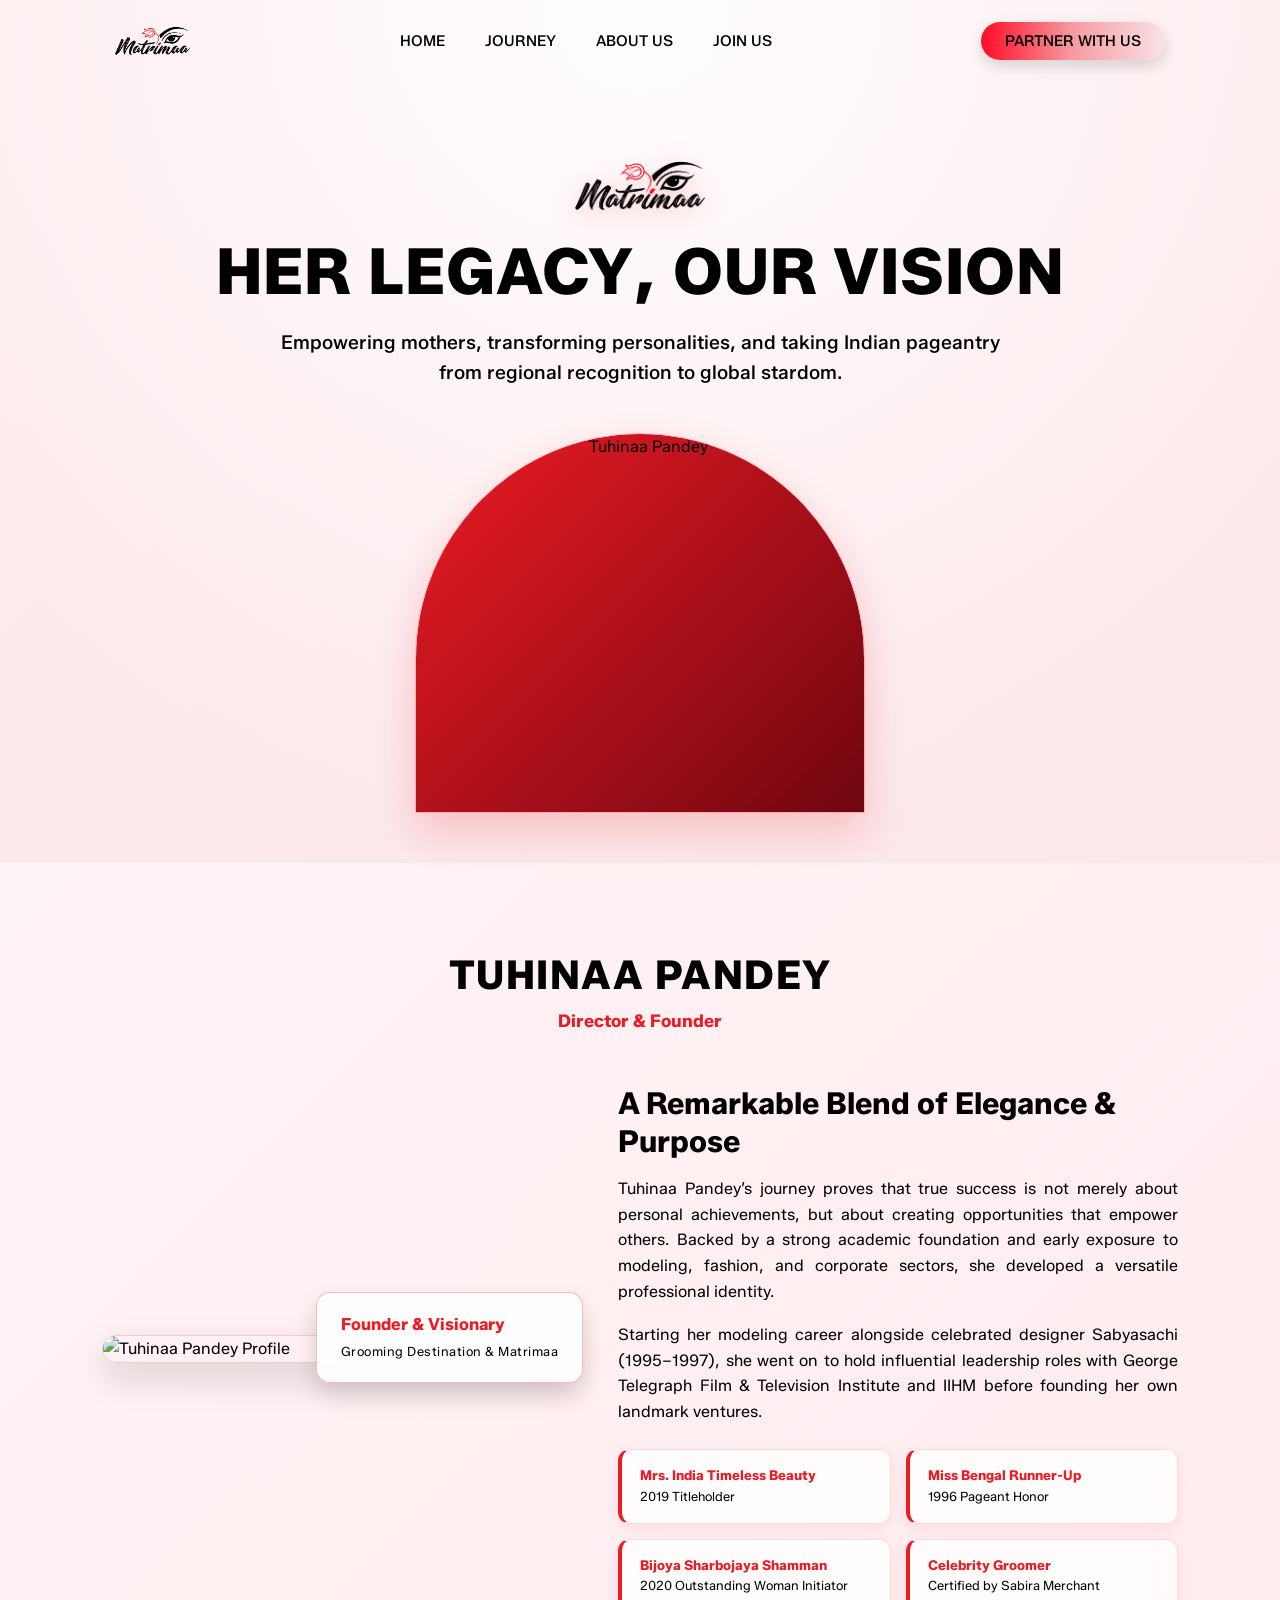
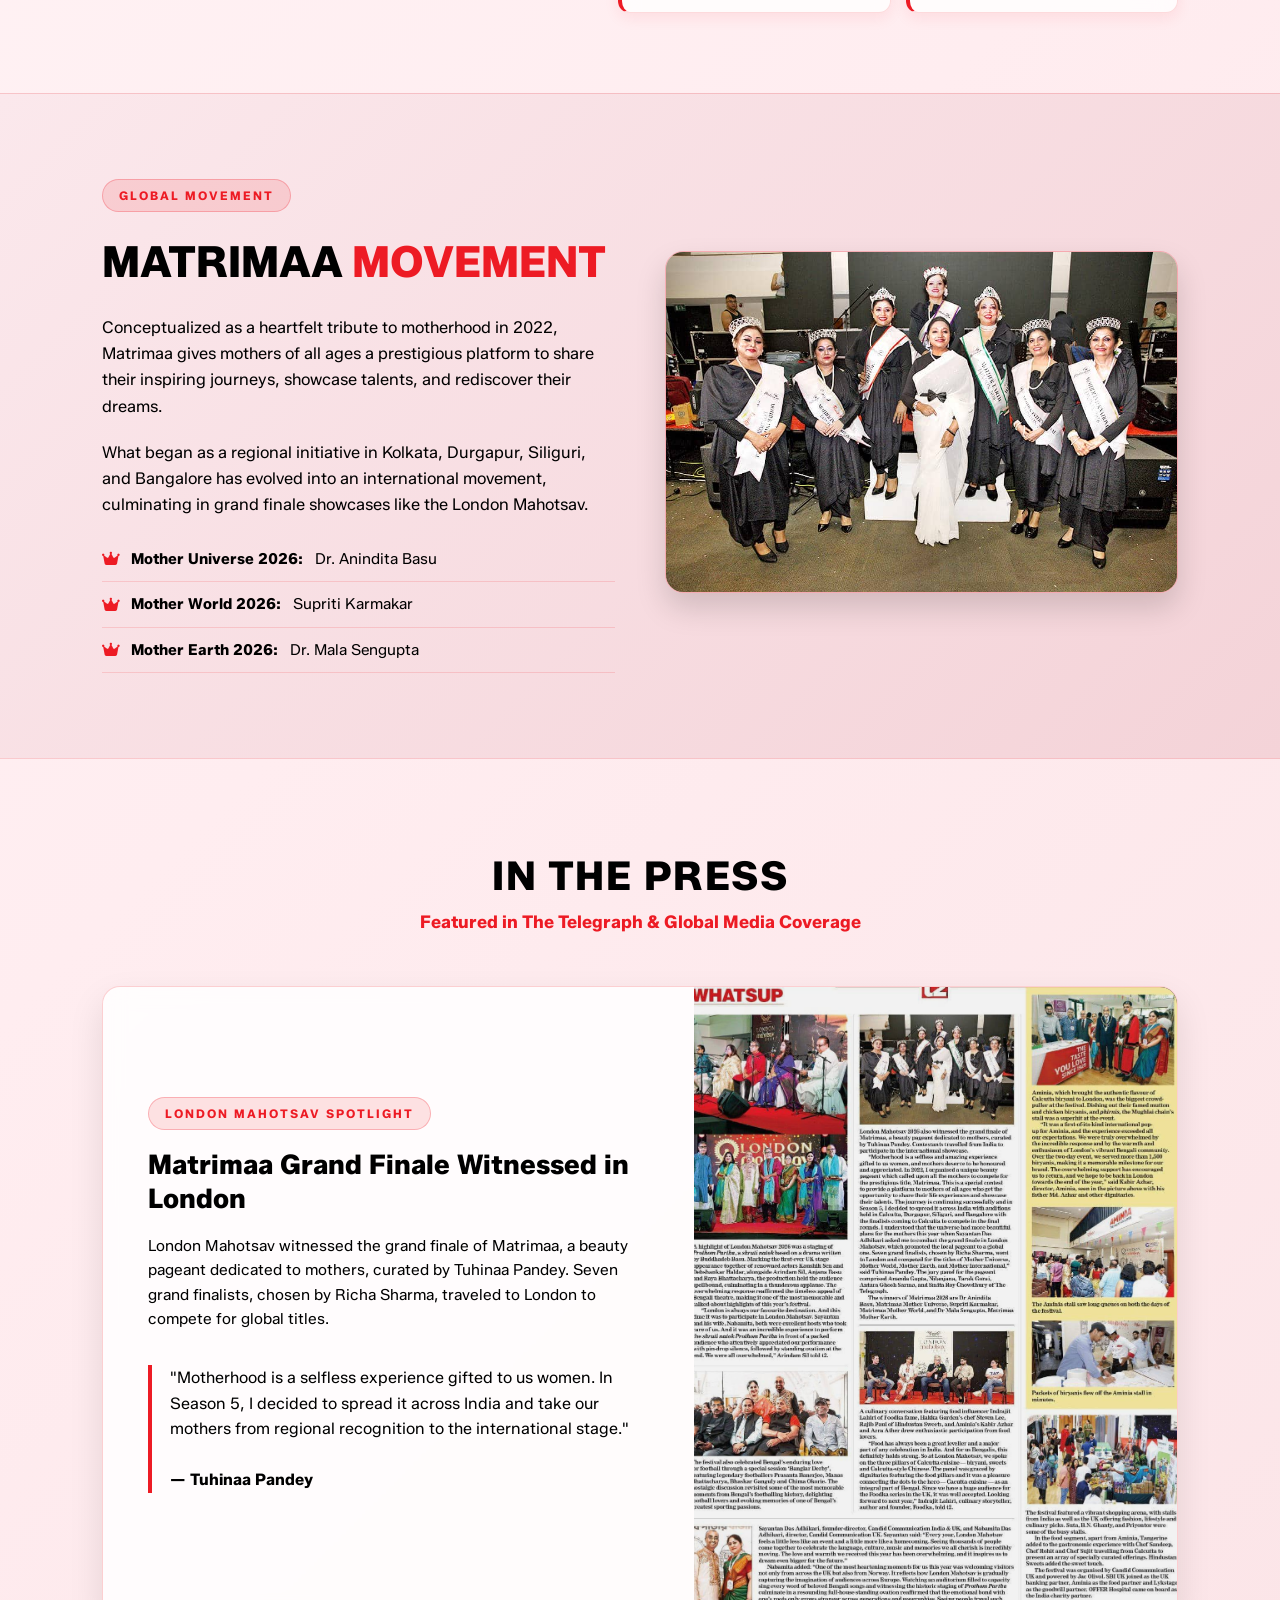
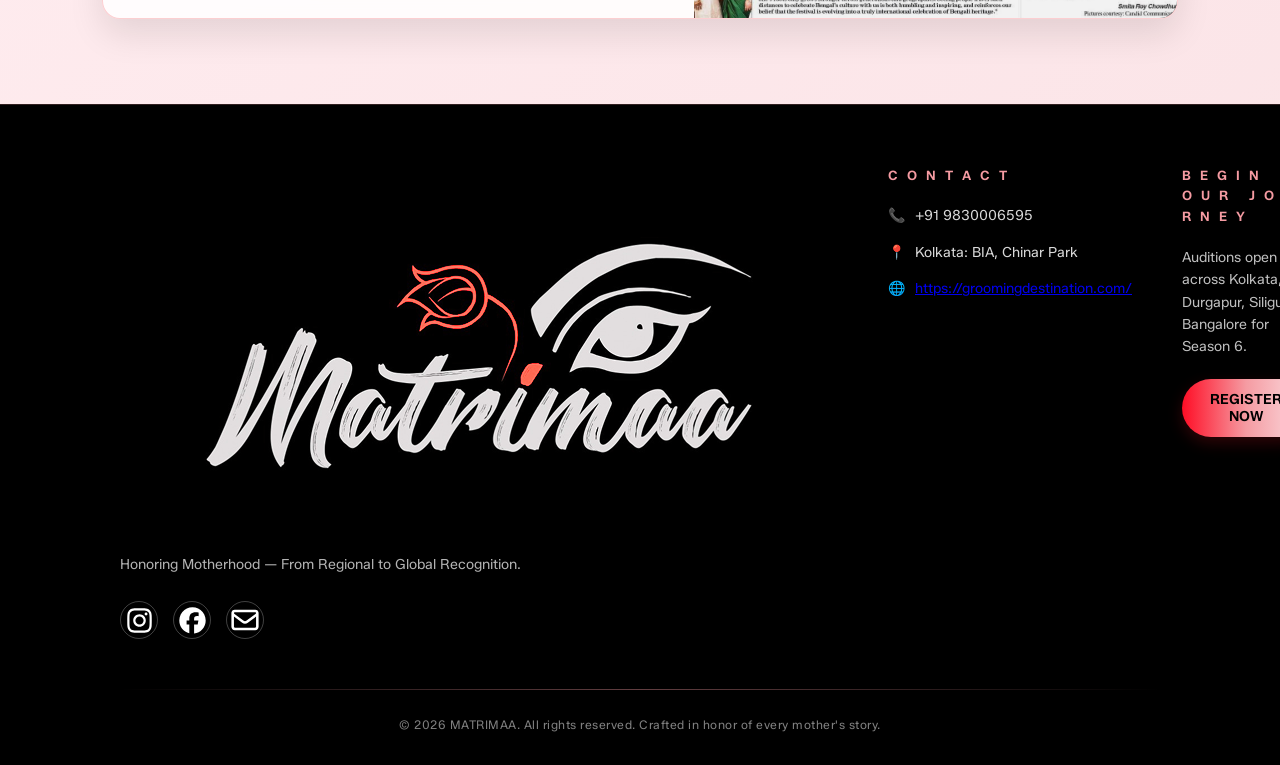
==== frontend/about.html @ 8369f8d2 "added media.html,journey.html,about.html" ====
<!DOCTYPE html>
<html lang="en">
<head>
    <meta charset="UTF-8">
    <meta name="viewport" content="width=device-width, initial-scale=1.0">
    <title>About Us | Matrimaa & Tuhinaa Pandey</title>

    <!-- Google Fonts & FontAwesome -->
    <link rel="preconnect" href="https://fonts.googleapis.com">
    <link rel="preconnect" href="https://fonts.gstatic.com" crossorigin>
    <link href="https://fonts.googleapis.com/css2?family=Zalando+Sans:ital,wght@0,200..900;1,200..900&display=swap" rel="stylesheet">
    <link rel="stylesheet" href="https://cdnjs.cloudflare.com/ajax/libs/font-awesome/6.4.0/css/all.min.css">

    <!-- Stylesheet -->
    <link rel="stylesheet" href="about.css">
</head>

<body>

    <!-- =====================================================
         SHARED NAVBAR
    ====================================================== -->

    <div id="main-bg">

        <div id="navbar">

            <img src="matrimaa-logo.png" alt="Matrimaa Logo">

            <div id="nav-buttons">

                <button onclick="window.location.href='index.html'">
                    HOME
                </button>

                <button onclick="window.location.href='journey.html'">
                    JOURNEY
                </button>

                <button onclick="window.location.href='about.html'">
                    ABOUT US
                </button>

                <button>
                    JOIN US
                </button>

            </div>

            <div class="spl-btn">
                <button>
                    PARTNER WITH US
                </button>
            </div>

        </div>


        <!-- =====================================================
             HERO SECTION
        ====================================================== -->

        <section class="hero">

            <div class="hero-logo-container reveal">

                <img
                    src="matrimaa-logo.png"
                    alt="Matrimaa Logo"
                    class="matrimaa-logo"
                >

            </div>


            <h1 class="hero-title reveal">
                HER LEGACY, OUR VISION
            </h1>


            <p class="hero-description reveal">
                Empowering mothers, transforming personalities, and taking
                Indian pageantry from regional recognition to global stardom.
            </p>


            <div class="hero-arch-container reveal floating-element">

                <div class="arch-backdrop"></div>

                <img
                    src="C:\Users\kumar\Downloads\MATRIMAA\frontend\matrimaa about1.png"
                    alt="Tuhinaa Pandey"
                    class="hero-profile-img"
                >

            </div>

        </section>


        <!-- =====================================================
             FOUNDER BIO & ACHIEVEMENTS
        ====================================================== -->

        <section class="founder-section">

            <div class="section-header reveal">

                <h2>
                    TUHINAA PANDEY
                </h2>

                <p>
                    Director &amp; Founder
                </p>

            </div>


            <div class="profile-grid">

                <div class="profile-card-stack reveal">

                    <img
                        src="C:\Users\kumar\Downloads\MATRIMAA\frontend\matrimaa about2.png"
                        alt="Tuhinaa Pandey Profile"
                        class="profile-img-main"
                    >

                    <div class="profile-badge">

                        <span class="title">
                            Founder &amp; Visionary
                        </span>

                        <span class="subtitle">
                            Grooming Destination &amp; Matrimaa
                        </span>

                    </div>

                </div>


                <div class="profile-bio reveal">

                    <h3>
                        A Remarkable Blend of Elegance &amp; Purpose
                    </h3>

                    <p>
                        Tuhinaa Pandey’s journey proves that true success is
                        not merely about personal achievements, but about
                        creating opportunities that empower others. Backed by
                        a strong academic foundation and early exposure to
                        modeling, fashion, and corporate sectors, she
                        developed a versatile professional identity.
                    </p>

                    <p>
                        Starting her modeling career alongside celebrated
                        designer Sabyasachi (1995–1997), she went on to hold
                        influential leadership roles with George Telegraph
                        Film &amp; Television Institute and IIHM before
                        founding her own landmark ventures.
                    </p>


                    <div class="achievements-grid">

                        <div class="achievement-pill">

                            <h4>
                                Mrs. India Timeless Beauty
                            </h4>

                            <p>
                                2019 Titleholder
                            </p>

                        </div>


                        <div class="achievement-pill">

                            <h4>
                                Miss Bengal Runner-Up
                            </h4>

                            <p>
                                1996 Pageant Honor
                            </p>

                        </div>


                        <div class="achievement-pill">

                            <h4>
                                Bijoya Sharbojaya Shamman
                            </h4>

                            <p>
                                2020 Outstanding Woman Initiator
                            </p>

                        </div>


                        <div class="achievement-pill">

                            <h4>
                                Celebrity Groomer
                            </h4>

                            <p>
                                Certified by Sabira Merchant
                            </p>

                        </div>

                    </div>

                </div>

            </div>

        </section>


        <!-- =====================================================
             MATRIMAA MOVEMENT SECTION
        ====================================================== -->

        <section class="matrimaa-section">

            <div class="matrimaa-container">

                <div class="matrimaa-content reveal">

                    <span class="accent-badge">
                        GLOBAL MOVEMENT
                    </span>

                    <h2>
                        MATRIMAA <span>MOVEMENT</span>
                    </h2>

                    <p>
                        Conceptualized as a heartfelt tribute to motherhood
                        in 2022, Matrimaa gives mothers of all ages a
                        prestigious platform to share their inspiring
                        journeys, showcase talents, and rediscover their
                        dreams.
                    </p>

                    <p>
                        What began as a regional initiative in Kolkata,
                        Durgapur, Siliguri, and Bangalore has evolved into an
                        international movement, culminating in grand finale
                        showcases like the London Mahotsav.
                    </p>


                    <ul class="titles-winner-list">

                        <li>
                            <i class="fa-solid fa-crown"></i>

                            <strong>
                                Mother Universe 2026:
                            </strong>

                            Dr. Anindita Basu
                        </li>

                        <li>
                            <i class="fa-solid fa-crown"></i>

                            <strong>
                                Mother World 2026:
                            </strong>

                            Supriti Karmakar
                        </li>

                        <li>
                            <i class="fa-solid fa-crown"></i>

                            <strong>
                                Mother Earth 2026:
                            </strong>

                            Dr. Mala Sengupta
                        </li>

                    </ul>

                </div>


                <div class="profile-card-stack reveal">

                    <img
                        src="matrimaa website.jpg"
                        alt="Matrimaa Concept Design"
                        class="matrimaa-design-img"
                    >

                </div>

            </div>

        </section>


        <!-- =====================================================
             PRESS COVERAGE
        ====================================================== -->

        <section class="press-section">

            <div class="section-header reveal">

                <h2>
                    IN THE PRESS
                </h2>

                <p>
                    Featured in The Telegraph &amp; Global Media Coverage
                </p>

            </div>


            <div class="press-card reveal">

                <div class="press-content">

                    <span class="press-tag">
                        London Mahotsav Spotlight
                    </span>

                    <h3 class="press-title">
                        Matrimaa Grand Finale Witnessed in London
                    </h3>

                    <p class="press-body">
                        London Mahotsav witnessed the grand finale of Matrimaa,
                        a beauty pageant dedicated to mothers, curated by
                        Tuhinaa Pandey. Seven grand finalists, chosen by Richa
                        Sharma, traveled to London to compete for global titles.
                    </p>


                    <div class="press-quote">

                        "Motherhood is a selfless experience gifted to us
                        women. In Season 5, I decided to spread it across
                        India and take our mothers from regional recognition
                        to the international stage."

                        <br>
                        <br>

                        <strong>
                            — Tuhinaa Pandey
                        </strong>

                    </div>

                </div>


                <!-- TELEGRAPH IMAGE -->

                <div class="press-image-container">

                    <img
                        src="matrimaa website2.jpg"
                        alt="Telegraph News Coverage"
                        id="telegraphImage"
                        class="telegraph-clickable"
                    >

                </div>

            </div>

        </section>


        <!-- =====================================================
             TELEGRAPH IMAGE LIGHTBOX
        ====================================================== -->

        <div
            id="imageLightbox"
            class="image-lightbox"
            aria-hidden="true"
        >

            <button
                class="lightbox-close"
                id="lightboxClose"
                aria-label="Close image"
            >
                &times;
            </button>

            <img
                id="lightboxImage"
                src=""
                alt="Enlarged Telegraph News Coverage"
            >

        </div>


        <!-- =====================================================
             FOOTER
        ====================================================== -->

       <!-- FOOTER SECTION -->
    <footer id="footer-section">
        <div class="footer-container">
          <div class="footer-col brand-col">
            <div class="footer-logo">
              <img src="matrimaaLogoInverted.png" alt="matrimaa logo" />
            </div>
            <p class="footer-tagline">
              Honoring Motherhood — From Regional to Global Recognition.
            </p>
  
            <div class="social-links">
              <a href="#" aria-label="Instagram">
                <svg
                  xmlns="http://www.w3.org/2000/svg"
                  viewBox="0 0 640 640"
                  width="35"
                  height="35"
                  fill="currentColor"
                >
                  <path
                    d="M320.3 205C256.8 204.8 205.2 256.2 205 319.7C204.8 383.2 256.2 434.8 319.7 435C383.2 435.2 434.8 383.8 435 320.3C435.2 256.8 383.8 205.2 320.3 205zM319.7 245.4C360.9 245.2 394.4 278.5 394.6 319.7C394.8 360.9 361.5 394.4 320.3 394.6C279.1 394.8 245.6 361.5 245.4 320.3C245.2 279.1 278.5 245.6 319.7 245.4zM413.1 200.3C413.1 185.5 425.1 173.5 439.9 173.5C454.7 173.5 466.7 185.5 466.7 200.3C466.7 215.1 454.7 227.1 439.9 227.1C425.1 227.1 413.1 215.1 413.1 200.3zM542.8 227.5C541.1 191.6 532.9 159.8 506.6 133.6C480.4 107.4 448.6 99.2 412.7 97.4C375.7 95.3 264.8 95.3 227.8 97.4C192 99.1 160.2 107.3 133.9 133.5C107.6 159.7 99.5 191.5 97.7 227.4C95.6 264.4 95.6 375.3 97.7 412.3C99.4 448.2 107.6 480 133.9 506.2C160.2 532.4 191.9 540.6 227.8 542.4C264.8 544.5 375.7 544.5 412.7 542.4C448.6 540.7 480.4 532.5 506.6 506.2C532.8 480 541 448.2 542.8 412.3C544.9 375.3 544.9 264.5 542.8 227.5zM495 452C487.2 471.6 472.1 486.7 452.4 494.6C422.9 506.3 352.9 503.6 320.3 503.6C287.7 503.6 217.6 506.2 188.2 494.6C168.6 486.8 153.5 471.7 145.6 452C133.9 422.5 136.6 352.5 136.6 319.9C136.6 287.3 134 217.2 145.6 187.8C153.4 168.2 168.5 153.1 188.2 145.2C217.7 133.5 287.7 136.2 320.3 136.2C352.9 136.2 423 133.6 452.4 145.2C472 153 487.1 168.1 495 187.8C506.7 217.3 504 287.3 504 319.9C504 352.5 506.7 422.6 495 452z"
                  />
                </svg>
              </a>
  
              <a href="#" aria-label="Facebook">
                <svg
                  xmlns="http://www.w3.org/2000/svg"
                  viewBox="0 0 640 640"
                  width="33"
                  height="33"
                  fill="currentColor"
                >
                  <path
                    d="M576 320C576 178.6 461.4 64 320 64C178.6 64 64 178.6 64 320C64 440 146.7 540.8 258.2 568.5L258.2 398.2L205.4 398.2L205.4 320L258.2 320L258.2 286.3C258.2 199.2 297.6 158.8 383.2 158.8C399.4 158.8 427.4 162 438.9 165.2L438.9 236C432.9 235.4 422.4 235 409.3 235C367.3 235 351.1 250.9 351.1 292.2L351.1 320L434.7 320L420.3 398.2L351 398.2L351 574.1C477.8 558.8 576 450.9 576 320z"
                  />
                </svg>
              </a>
  
              <a href="#" aria-label="mail">
                <svg
                  xmlns="http://www.w3.org/2000/svg"
                  viewBox="0 0 640 640"
                  width="34"
                  height="34"
                  fill="currentColor"
                >
                  <path
                    d="M125.4 128C91.5 128 64 155.5 64 189.4C64 190.3 64 191.1 64.1 192L64 192L64 448C64 483.3 92.7 512 128 512L512 512C547.3 512 576 483.3 576 448L576 192L575.9 192C575.9 191.1 576 190.3 576 189.4C576 155.5 548.5 128 514.6 128L125.4 128zM528 256.3L528 448C528 456.8 520.8 464 512 464L128 464C119.2 464 112 456.8 112 448L112 256.3L266.8 373.7C298.2 397.6 341.7 397.6 373.2 373.7L528 256.3zM112 189.4C112 182 118 176 125.4 176L514.6 176C522 176 528 182 528 189.4C528 193.6 526 197.6 522.7 200.1L344.2 335.5C329.9 346.3 310.1 346.3 295.8 335.5L117.3 200.1C114 197.6 112 193.6 112 189.4z"
                  />
                </svg>
              </a>
            </div>
          </div>
  
          <div class="footer-col contact-col">
            <h4>C O N T A C T</h4>
            <ul class="contact-list">
              <li><span class="icon">📞</span> +91 9830006595</li>
              <li><span class="icon">📍</span> Kolkata: BIA, Chinar Park</li>
              <li>
                <span class="icon">🌐</span>
                <a
                  href="https://groomingdestination.com/"
                  target="_blank"
                  rel="noopener noreferrer"
                >
                  https://groomingdestination.com/
                </a>
              </li>
            </ul>
          </div>
  
          <div class="footer-col cta-col">
            <h4>B E G I N &nbsp; Y O U R &nbsp; J O U R N E Y</h4>
            <p>
              Auditions open across Kolkata, Durgapur, Siliguri &amp; Bangalore
              for Season 6.
            </p>
            <a href="join-us.html">
              <button type="button" class="footer-btn">REGISTER NOW</button>
            </a>
          </div>
        </div>
  
        <div class="footer-bottom">
          <hr class="footer-divider" />
          <p>
            © 2026 MATRIMAA. All rights reserved. Crafted in honor of every
            mother's story.
          </p>
        </div>
      </footer>

    <!-- =====================================================
         SCROLL REVEAL + NAVBAR + IMAGE LIGHTBOX SCRIPT
    ====================================================== -->

    <script>

        document.addEventListener("DOMContentLoaded", function () {


            /* =================================================
               SCROLL REVEAL
            ================================================= */

            const observerOptions = {
                threshold: 0.15,
                rootMargin: "0px 0px -50px 0px"
            };


            const observer = new IntersectionObserver(
                (entries) => {

                    entries.forEach(entry => {

                        if (entry.isIntersecting) {

                            entry.target.classList.add("active");

                        }

                    });

                },
                observerOptions
            );


            document
                .querySelectorAll(".reveal")
                .forEach(el => observer.observe(el));


            /* =================================================
               NAVBAR SCROLL EFFECT
            ================================================= */

            const navbar = document.querySelector("#navbar");


            window.addEventListener("scroll", () => {

                if (window.scrollY > 20) {

                    navbar.classList.add("scrolled");

                } else {

                    navbar.classList.remove("scrolled");

                }

            });


            /* =================================================
               TELEGRAPH IMAGE LIGHTBOX
            ================================================= */

            const telegraphImage =
                document.getElementById("telegraphImage");

            const imageLightbox =
                document.getElementById("imageLightbox");

            const lightboxImage =
                document.getElementById("lightboxImage");

            const lightboxClose =
                document.getElementById("lightboxClose");


            /* Open image */

            telegraphImage.addEventListener("click", function () {

                lightboxImage.src = this.src;

                imageLightbox.classList.add("active");

                imageLightbox.setAttribute(
                    "aria-hidden",
                    "false"
                );

                document.body.classList.add("lightbox-open");

            });


            /* Close with X */

            lightboxClose.addEventListener("click", function () {

                closeLightbox();

            });


            /* Close by clicking outside image */

            imageLightbox.addEventListener("click", function (event) {

                if (event.target === imageLightbox) {

                    closeLightbox();

                }

            });


            /* Close with Escape key */

            document.addEventListener("keydown", function (event) {

                if (
                    event.key === "Escape" &&
                    imageLightbox.classList.contains("active")
                ) {

                    closeLightbox();

                }

            });


            function closeLightbox() {

                imageLightbox.classList.remove("active");

                imageLightbox.setAttribute(
                    "aria-hidden",
                    "true"
                );

                document.body.classList.remove("lightbox-open");

                setTimeout(() => {

                    lightboxImage.src = "";

                }, 300);

            }

        });

    </script>

</body>
</html>
---- frontend/about.css ----
/* =========================================================
   MATRIMAA PAGE
   BLACK + PINK LANDING PAGE THEME
========================================================= */


/* =========================================================
   RESET
========================================================= */

* {
    margin: 0;
    padding: 0;
    box-sizing: border-box;
}


html {
    width: 100%;
    scroll-behavior: smooth;
}


body {
    width: 100%;

    background: linear-gradient(
        135deg,
        #fff7f8 0%,
        #ffedf0 50%,
        #fae2e5 100%
    );

    color: #000000;

    font-family: "Zalando Sans", sans-serif;

    line-height: 1.6;

    overflow-x: hidden;
}


/* =========================================================
   NAVBAR
========================================================= */

#navbar {
    position: fixed;

    top: 0;
    left: 50%;

    transform: translateX(-50%);

    z-index: 1000;

    width: 85%;

    display: flex;

    justify-content: space-between;

    align-items: center;

    padding: 6px 18px;

    margin-top: 15px;

    border-radius: 40px;

    background-color: transparent;

    border: 1px solid transparent;

    backdrop-filter: blur(0px);

    -webkit-backdrop-filter: blur(0px);

    transition:
        background-color 0.4s ease-in-out,
        backdrop-filter 0.4s ease-in-out,
        border-color 0.4s ease-in-out,
        box-shadow 0.4s ease-in-out;
}


#navbar.scrolled {
    background-color: rgba(245, 155, 162, 0.6);

    backdrop-filter: blur(16px);

    -webkit-backdrop-filter: blur(16px);

    border: 1px solid rgba(255, 255, 255, 0.35);

    box-shadow: 0 8px 24px rgba(0, 0, 0, 0.12);
}


#navbar img {
    width: 75px;
}


#nav-buttons {
    display: flex;

    gap: 8px;
}


#nav-buttons button {
    font-family: "Zalando Sans", sans-serif;

    border: none;

    background: transparent;

    color: #000000;

    font-size: 15px;

    font-weight: 500;

    padding: 6px 16px;

    border-radius: 20px;

    cursor: pointer;

    transition: all 0.4s ease-in-out;
}


#nav-buttons button:hover {
    background-color: rgba(255, 255, 255, 0.6);

    color: #ed1b24;
}


/* =========================================================
   SPECIAL BUTTON
========================================================= */

.spl-btn button {
    border: none;

    background: linear-gradient(
        to right,
        #ff0d25 0%,
        #f59ba2 25%,
        #fae2e5 50%,
        #f59ba2 75%,
        #ff0d25 100%
    );

    background-size: 200% 100%;

    background-position: 0% 0%;

    color: #000000;

    font-size: 15px;

    font-weight: 500;

    font-family: "Zalando Sans", sans-serif;

    padding: 10px 24px;

    border-radius: 50px;

    cursor: pointer;

    box-shadow: 0 6px 15px rgba(0, 0, 0, 0.15);

    transition:
        background-position 0.6s ease-in-out,
        transform 0.4s ease-in-out,
        box-shadow 0.4s ease-in-out;
}


.spl-btn button:hover {
    background-position: 100% 0%;

    transform: scale(1.05);

    box-shadow: 0 8px 20px rgba(237, 27, 36, 0.3);
}


/* =========================================================
   REVEAL ANIMATIONS
========================================================= */

.reveal {
    opacity: 0;

    transform: translateY(30px);

    transition:
        all 0.6s cubic-bezier(0.25, 1, 0.5, 1);
}


.reveal.active {
    opacity: 1;

    transform: translateY(0);
}


@keyframes floatSlow {

    0%,
    100% {
        transform: translateY(0) rotate(0deg);
    }

    50% {
        transform: translateY(-10px) rotate(0.5deg);
    }
}


.floating-element {
    animation: floatSlow 6s ease-in-out infinite;
}


/* =========================================================
   HERO SECTION
========================================================= */

.hero {
    position: relative;

    padding: 160px 8% 50px;

    display: flex;

    flex-direction: column;

    align-items: center;

    text-align: center;

    background: radial-gradient(
        circle at center top,
        rgba(255, 255, 255, 0.9) 0%,
        rgba(250, 226, 229, 0.6) 80%
    );
}


.hero-logo-container {
    margin-bottom: 15px;
}


.matrimaa-logo {
    max-width: 130px;

    height: auto;

    object-fit: contain;

    filter: drop-shadow(
        0 4px 12px rgba(237, 27, 36, 0.25)
    );
}


.hero-tag {
    display: inline-block;

    background: rgba(237, 27, 36, 0.12);

    color: #ed1b24;

    font-size: 0.75rem;

    font-weight: 700;

    letter-spacing: 2px;

    padding: 6px 18px;

    border-radius: 20px;

    margin-bottom: 15px;

    border: 1px solid rgba(237, 27, 36, 0.25);

    text-transform: uppercase;
}


.hero-title {
    font-size: clamp(2.3rem, 5vw, 4rem);

    line-height: 1.15;

    margin-bottom: 18px;

    font-weight: 800;

    letter-spacing: 1px;

    color: #000000;
}


.hero-description {
    font-size: clamp(1rem, 2vw, 1.2rem);

    color: #000000;

    max-width: 720px;

    margin-bottom: 35px;

    font-weight: 500;
}


.hero-arch-container {
    position: relative;

    width: 100%;

    max-width: 450px;

    height: 380px;

    margin: 10px auto 0 auto;

    display: flex;

    justify-content: center;

    align-items: flex-end;

    overflow: hidden;

    border-radius: 280px 280px 0 0;

    box-shadow:
        0 18px 40px rgba(237, 27, 36, 0.2);

    border:
        1px solid rgba(237, 27, 36, 0.3);
}


.arch-backdrop {
    position: absolute;

    width: 100%;

    height: 100%;

    background:
        linear-gradient(
            135deg,
            #ed1b24 0%,
            #700610 100%
        );

    border-radius: 280px 280px 0 0;

    z-index: 1;
}


.hero-profile-img {
    position: relative;

    z-index: 2;

    width: 100%;

    height: 100%;

    object-fit: cover;

    object-position: center 20%;

    display: block;

    border-radius: 280px 280px 0 0;
}


/* =========================================================
   FOUNDER SECTION
========================================================= */

.founder-section {
    padding: 80px 8%;

    max-width: 1300px;

    margin: 0 auto;
}


.section-header {
    text-align: center;

    margin-bottom: 50px;
}


.section-header h2 {
    font-size: 2.5rem;

    letter-spacing: 1.5px;

    font-weight: 800;

    color: #000000;
}


.section-header p {
    color: #ed1b24;

    font-size: 1.1rem;

    font-weight: 700;
}


.profile-grid {
    display: grid;

    grid-template-columns: 1fr 1.2fr;

    gap: 50px;

    align-items: center;
}


.profile-card-stack {
    position: relative;
}


.profile-img-main {
    width: 100%;

    border-radius: 18px;

    box-shadow:
        0 15px 35px rgba(0, 0, 0, 0.15);

    display: block;

    border:
        1px solid rgba(237, 27, 36, 0.2);
}


.profile-badge {
    position: absolute;

    bottom: -20px;

    right: -15px;

    background: rgba(255, 255, 255, 0.92);

    backdrop-filter: blur(10px);

    -webkit-backdrop-filter: blur(10px);

    color: #000000;

    padding: 18px 24px;

    border-radius: 14px;

    box-shadow:
        0 12px 25px rgba(0, 0, 0, 0.15);

    border:
        1px solid rgba(237, 27, 36, 0.3);
}


.profile-badge .title {
    font-size: 1.05rem;

    color: #ed1b24;

    font-weight: 700;

    display: block;
}


.profile-badge .subtitle {
    font-size: 0.8rem;

    letter-spacing: 0.5px;

    color: #000000;
}


.profile-bio h3 {
    font-size: 1.9rem;

    margin-bottom: 15px;

    line-height: 1.25;

    color: #000000;
}


.profile-bio p {
    color: #000000;

    margin-bottom: 18px;

    font-size: 1rem;

    text-align: justify;
}


/* =========================================================
   ACHIEVEMENTS
========================================================= */

.achievements-grid {
    display: grid;

    grid-template-columns:
        repeat(auto-fit, minmax(210px, 1fr));

    gap: 15px;

    margin-top: 25px;
}


.achievement-pill {
    background: rgba(255, 255, 255, 0.8);

    backdrop-filter: blur(10px);

    -webkit-backdrop-filter: blur(10px);

    padding: 15px 18px;

    border-radius: 12px;

    border-left:
        4px solid #ed1b24;

    border-top:
        1px solid rgba(237, 27, 36, 0.15);

    border-right:
        1px solid rgba(237, 27, 36, 0.15);

    border-bottom:
        1px solid rgba(237, 27, 36, 0.15);

    box-shadow:
        0 5px 15px rgba(237, 27, 36, 0.08);

    transition: all 0.3s ease-in-out;
}


.achievement-pill:hover {
    transform: translateX(6px);

    background: #ffffff;

    border-color:
        rgba(237, 27, 36, 0.4);

    box-shadow:
        0 8px 20px rgba(237, 27, 36, 0.15);
}


.achievement-pill h4 {
    font-size: 0.85rem;

    color: #ed1b24;

    font-weight: 700;
}


.achievement-pill p {
    font-size: 0.8rem;

    color: #000000;

    margin: 0;

    text-align: left;
}


/* =========================================================
   MATRIMAA MOVEMENT SECTION
========================================================= */

.matrimaa-section {
    background:
        linear-gradient(
            135deg,
            #fbe8ec 0%,
            #f4d3d8 100%
        );

    color: #000000;

    padding: 85px 8%;

    position: relative;

    border-top:
        1px solid rgba(237, 27, 36, 0.15);

    border-bottom:
        1px solid rgba(237, 27, 36, 0.15);
}


.matrimaa-container {
    max-width: 1200px;

    margin: 0 auto;

    display: grid;

    grid-template-columns: 1fr 1fr;

    gap: 50px;

    align-items: center;
}


.accent-badge {
    display: inline-block;

    background:
        rgba(237, 27, 36, 0.12);

    color: #ed1b24;

    font-size: 0.75rem;

    font-weight: 700;

    letter-spacing: 2px;

    padding: 6px 16px;

    border-radius: 20px;

    margin-bottom: 15px;

    border:
        1px solid rgba(237, 27, 36, 0.25);
}


.matrimaa-content h2 {
    font-size: 2.7rem;

    margin-bottom: 18px;

    font-weight: 800;

    color: #000000;
}


.matrimaa-content h2 span {
    color: #ed1b24;
}


.matrimaa-content p {
    color: #000000;

    margin-bottom: 20px;

    font-size: 1.02rem;
}


.matrimaa-design-img {
    width: 100%;

    border-radius: 18px;

    box-shadow:
        0 15px 30px rgba(0, 0, 0, 0.15);

    border:
        1px solid rgba(237, 27, 36, 0.25);
}


.titles-winner-list {
    list-style: none;

    margin-top: 15px;
}


.titles-winner-list li {
    padding: 10px 0;

    border-bottom:
        1px solid rgba(237, 27, 36, 0.15);

    display: flex;

    align-items: center;

    gap: 12px;

    font-size: 0.95rem;

    color: #000000;
}


.titles-winner-list i {
    color: #ed1b24;
}


/* =========================================================
   PRESS SECTION
========================================================= */

.press-section {
    padding: 85px 8%;

    max-width: 1300px;

    margin: 0 auto;
}


.press-card {
    background:
        rgba(255, 255, 255, 0.85);

    backdrop-filter: blur(10px);

    -webkit-backdrop-filter: blur(10px);

    border-radius: 18px;

    overflow: hidden;

    box-shadow:
        0 15px 35px rgba(0, 0, 0, 0.1);

    display: grid;

    grid-template-columns: 1.1fr 0.9fr;

    border:
        1px solid rgba(237, 27, 36, 0.2);
}


.press-content {
    padding: 45px;

    display: flex;

    flex-direction: column;

    justify-content: center;
}


.press-tag {
    align-self: flex-start;

    background:
        rgba(237, 27, 36, 0.12);

    color: #ed1b24;

    font-weight: 700;

    font-size: 0.75rem;

    letter-spacing: 2px;

    text-transform: uppercase;

    padding: 6px 16px;

    border-radius: 20px;

    margin-bottom: 18px;

    border:
        1px solid rgba(237, 27, 36, 0.25);
}


.press-title {
    font-size: 1.7rem;

    margin-bottom: 18px;

    line-height: 1.25;

    font-weight: 800;

    color: #000000;
}


.press-body {
    color: #000000;

    font-size: 0.96rem;

    margin-bottom: 18px;
}


.press-quote {
    border-left:
        4px solid #ed1b24;

    padding-left: 18px;

    color: #000000;

    margin: 15px 0;

    font-size: 1rem;
}


/* =========================================================
   TELEGRAPH IMAGE
========================================================= */

.press-image-container {
    position: relative;

    background: #000000;

    overflow: hidden;

    min-height: 320px;

    cursor: pointer;
}


.press-image-container img {
    width: 100%;

    height: 100%;

    object-fit: cover;

    object-position: top;

    opacity: 0.95;

    transition:
        transform 0.4s ease-in-out,
        opacity 0.4s ease-in-out;
}


/* Hover effect */

.press-image-container:hover img {
    transform: scale(1.04);

    opacity: 1;
}


/* Small zoom indicator */

.press-image-container::after {
    content: "⤢";

    position: absolute;

    top: 18px;

    right: 18px;

    width: 42px;

    height: 42px;

    display: flex;

    align-items: center;

    justify-content: center;

    border-radius: 50%;

    background: rgba(0, 0, 0, 0.55);

    color: #ffffff;

    font-size: 22px;

    opacity: 0;

    transform: scale(0.8);

    transition:
        opacity 0.3s ease,
        transform 0.3s ease;

    pointer-events: none;

    backdrop-filter: blur(5px);

    -webkit-backdrop-filter: blur(5px);
}


.press-image-container:hover::after {
    opacity: 1;

    transform: scale(1);
}


/* =========================================================
   IMAGE LIGHTBOX / ENLARGED TELEGRAPH IMAGE
========================================================= */

.image-lightbox {
    position: fixed;

    inset: 0;

    width: 100%;

    height: 100vh;

    z-index: 9999;

    display: flex;

    align-items: center;

    justify-content: center;

    padding: 40px;

    background: rgba(0, 0, 0, 0.88);

    backdrop-filter: blur(8px);

    -webkit-backdrop-filter: blur(8px);

    opacity: 0;

    visibility: hidden;

    pointer-events: none;

    transition:
        opacity 0.3s ease,
        visibility 0.3s ease;
}


/* Active popup */

.image-lightbox.active {
    opacity: 1;

    visibility: visible;

    pointer-events: auto;
}


/* Enlarged image */

.image-lightbox img {
    display: block;

    max-width: 92vw;

    max-height: 90vh;

    width: auto;

    height: auto;

    object-fit: contain;

    border-radius: 8px;

    box-shadow:
        0 25px 70px rgba(0, 0, 0, 0.5);

    transform: scale(0.88);

    opacity: 0;

    transition:
        transform 0.35s ease,
        opacity 0.35s ease;
}


/* Image animation when popup opens */

.image-lightbox.active img {
    transform: scale(1);

    opacity: 1;
}


/* Close button */

.lightbox-close {
    position: absolute;

    top: 25px;

    right: 30px;

    width: 48px;

    height: 48px;

    border: 1px solid rgba(255, 255, 255, 0.4);

    border-radius: 50%;

    background: rgba(255, 255, 255, 0.12);

    color: #ffffff;

    font-size: 34px;

    font-family: Arial, sans-serif;

    font-weight: 300;

    line-height: 1;

    cursor: pointer;

    display: flex;

    align-items: center;

    justify-content: center;

    padding: 0;

    transition:
        background 0.3s ease,
        transform 0.3s ease,
        border-color 0.3s ease;
}


.lightbox-close:hover {
    background: rgba(237, 27, 36, 0.85);

    border-color: #ed1b24;

    transform: rotate(90deg) scale(1.05);
}


/* Prevent page scrolling while image is open */

body.lightbox-open {
    overflow: hidden;
}


/* =========================================================
   FOOTER
========================================================= */

#footer-section {
    width: 100%;

    background-color: #000000;

    color: #ffffff;

    padding: 60px 0 30px;

    font-family: "Zalando Sans", sans-serif;

    overflow: hidden;

    border-top:
        1px solid rgba(245, 155, 162, 0.2);
}


.sponsors-header {
    text-align: center;

    margin-bottom: 25px;
}


.sponsors-header h2 {
    font-size: 20px;

    letter-spacing: 4px;

    font-weight: 500;

    color: #f59ba2;

    text-transform: uppercase;
}


.sponsors-marquee-container {
    width: 100%;

    overflow: hidden;

    display: flex;

    margin-bottom: 50px;

    mask-image:
        linear-gradient(
            to right,
            transparent,
            black 15%,
            black 85%,
            transparent
        );

    -webkit-mask-image:
        linear-gradient(
            to right,
            transparent,
            black 15%,
            black 85%,
            transparent
        );
}


.sponsors-marquee-track {
    display: flex;

    align-items: center;

    gap: 40px;

    width: max-content;

    animation:
        marqueeContinuous 25s linear infinite;
}


.sponsors-marquee-track span {
    font-size: 22px;

    font-weight: 400;

    color: #ffffff;

    white-space: nowrap;
}


.sponsors-marquee-track .star-icon {
    color: #f59ba2;

    font-style: normal;

    font-size: 14px;
}


@keyframes marqueeContinuous {

    0% {
        transform: translateX(0);
    }

    100% {
        transform: translateX(-50%);
    }

}


.footer-container {
    max-width: 1100px;

    margin: 0 auto;

    padding: 0 30px;

    display: grid;

    grid-template-columns:
        1.2fr 1fr 1.2fr;

    gap: 50px;

    align-items: start;
}


.footer-col h4 {
    font-size: 13px;

    letter-spacing: 3px;

    font-weight: 600;

    color: #f59ba2;

    margin-bottom: 20px;
}


.footer-tagline {
    font-size: 14px;

    line-height: 1.6;

    color:
        rgba(255, 255, 255, 0.7);

    margin-bottom: 25px;
}


.social-links {
    display: flex;

    gap: 15px;
}


.social-links a {
    width: 38px;

    height: 38px;

    border-radius: 50%;

    border:
        1px solid rgba(255, 255, 255, 0.25);

    display: flex;

    align-items: center;

    justify-content: center;

    color: #ffffff;

    text-decoration: none;

    font-size: 14px;

    transition:
        all 0.3s ease;
}


.social-links a:hover {
    border-color: #f59ba2;

    color: #ed1b24;

    background:
        rgba(255, 255, 255, 0.1);

    transform: translateY(-3px);
}


.contact-list {
    list-style: none;

    padding: 0;

    margin: 0;
}


.contact-list li {
    font-size: 14px;

    color:
        rgba(255, 255, 255, 0.85);

    margin-bottom: 14px;

    display: flex;

    align-items: center;

    gap: 10px;
}


.contact-list .icon {
    color: #f59ba2;
}


.cta-col p {
    font-size: 14px;

    line-height: 1.6;

    color:
        rgba(255, 255, 255, 0.75);

    margin-bottom: 20px;
}


.footer-btn {
    border: none;

    background:
        linear-gradient(
            to right,
            #ff0d25 0%,
            #f59ba2 25%,
            #fae2e5 50%,
            #f59ba2 75%,
            #ff0d25 100%
        );

    background-size: 200% 100%;

    background-position: 0% 0%;

    color: #000000;

    font-size: 14px;

    font-weight: 600;

    font-family:
        "Zalando Sans", sans-serif;

    padding: 12px 28px;

    border-radius: 50px;

    cursor: pointer;

    box-shadow:
        0 6px 15px rgba(237, 27, 36, 0.2);

    transition:
        background-position 0.6s ease-in-out,
        transform 0.4s ease-in-out;
}


.footer-btn:hover {
    background-position: 100% 0%;

    transform: scale(1.05);
}


.footer-bottom {
    max-width: 1100px;

    margin: 50px auto 0;

    padding: 0 30px;

    text-align: center;
}


.footer-divider {
    border: 0;

    height: 1px;

    background:
        linear-gradient(
            to right,
            transparent,
            rgba(245, 155, 162, 0.4),
            transparent
        );

    margin-bottom: 25px;
}


.footer-bottom p {
    font-size: 12px;

    color:
        rgba(255, 255, 255, 0.5);

    letter-spacing: 0.5px;
}


/* =========================================================
   RESPONSIVE
========================================================= */

@media (max-width: 992px) {

    .profile-grid,
    .matrimaa-container,
    .press-card,
    .footer-container {

        grid-template-columns: 1fr;

    }


    .press-content {
        padding: 30px;
    }


    .hero-arch-container {
        height: 350px;
    }


    /* Lightbox */

    .image-lightbox {
        padding: 25px;
    }


    .image-lightbox img {
        max-width: 94vw;

        max-height: 85vh;
    }

}


/* =========================================================
   MOBILE
========================================================= */

@media (max-width: 600px) {

    #navbar {
        width: 94%;

        padding: 6px 12px;
    }


    #nav-buttons {
        gap: 2px;
    }


    #nav-buttons button {
        font-size: 13px;

        padding: 6px 9px;
    }


    .spl-btn button {
        font-size: 13px;

        padding: 8px 16px;
    }


    .hero {
        padding: 130px 6% 40px;
    }


    .hero-title {
        font-size: 2.2rem;
    }


    .hero-arch-container {
        height: 320px;

        max-width: 360px;
    }


    .founder-section,
    .press-section {
        padding: 60px 6%;
    }


    .matrimaa-section {
        padding: 60px 6%;
    }


    .section-header h2 {
        font-size: 2rem;
    }


    .matrimaa-content h2 {
        font-size: 2.2rem;
    }


    .profile-badge {
        right: 5px;
    }


    .footer-container {
        gap: 35px;
    }


    /* =================================================
       MOBILE LIGHTBOX
    ================================================= */

    .image-lightbox {
        padding: 15px;
    }


    .image-lightbox img {
        max-width: 96vw;

        max-height: 82vh;

        border-radius: 5px;
    }


    .lightbox-close {
        top: 15px;

        right: 15px;

        width: 42px;

        height: 42px;

        font-size: 30px;
    }


    .press-image-container::after {
        opacity: 1;

        transform: scale(1);
    }

}
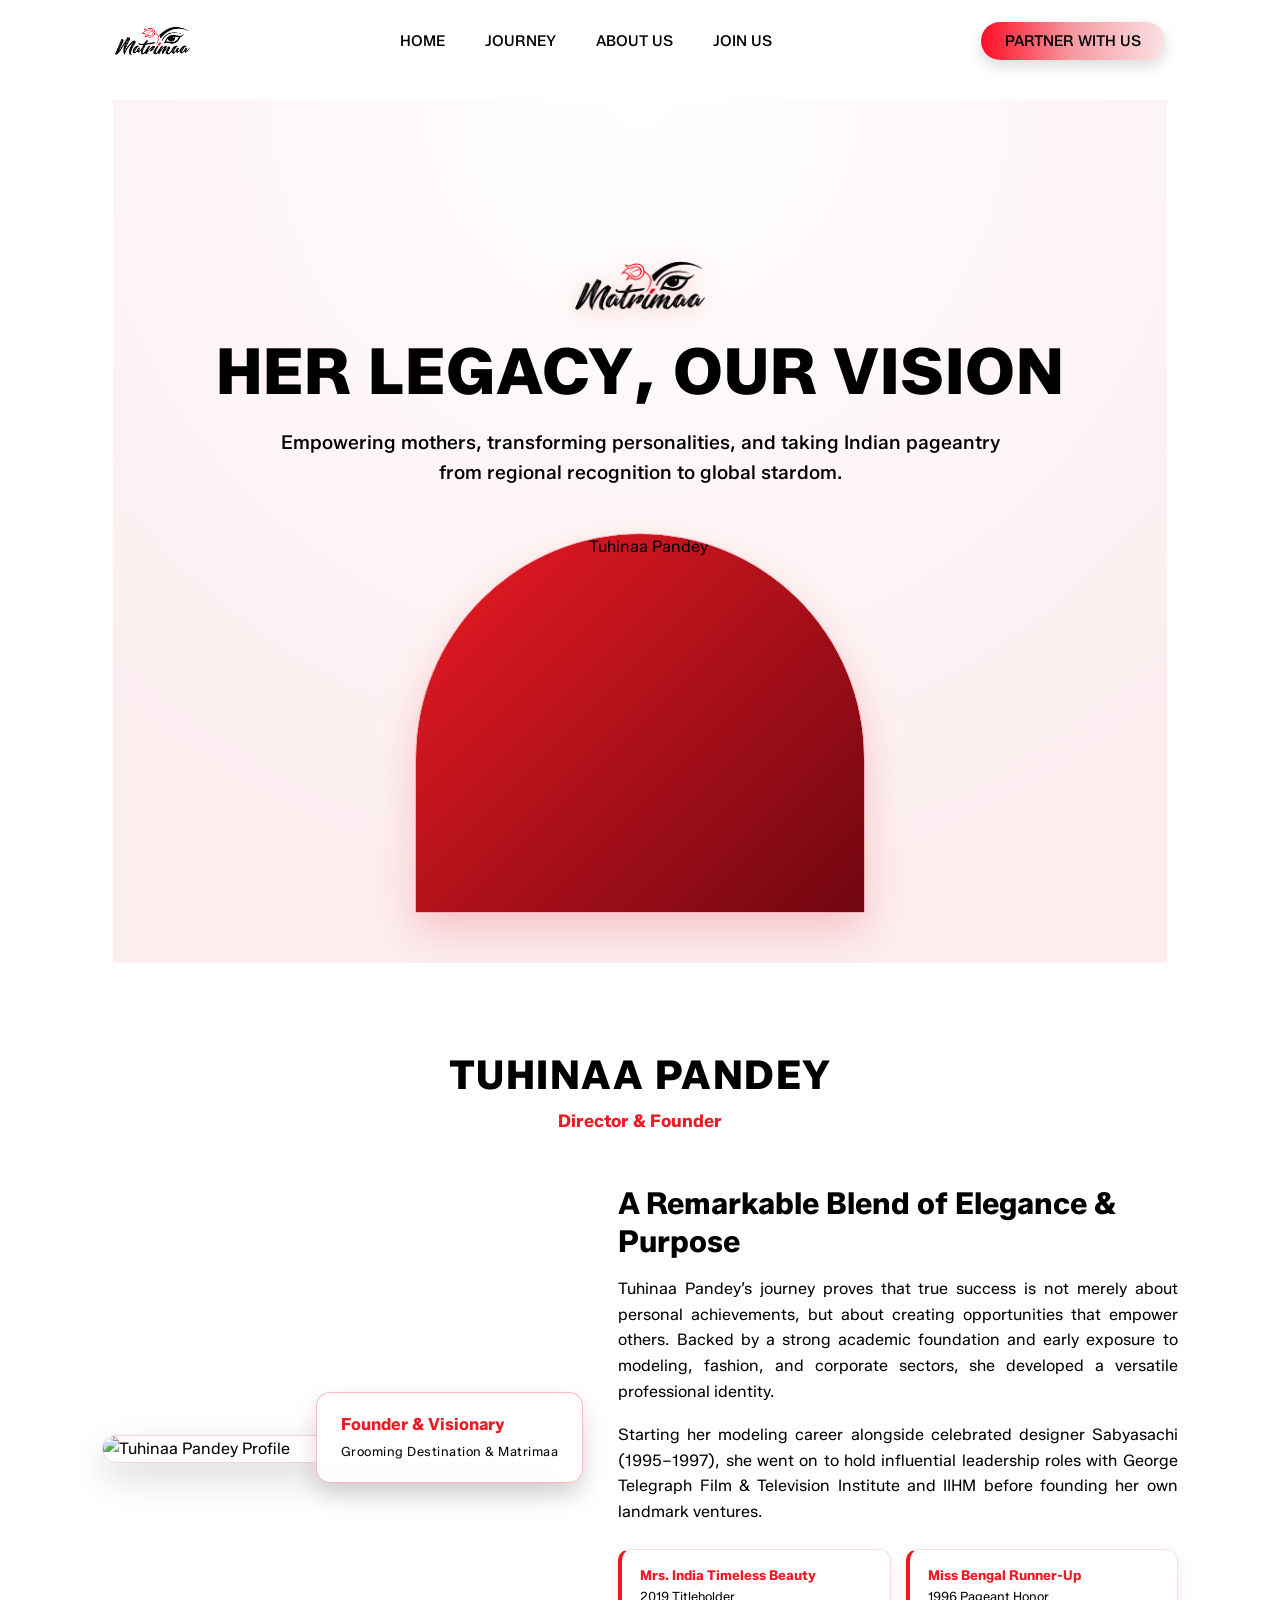
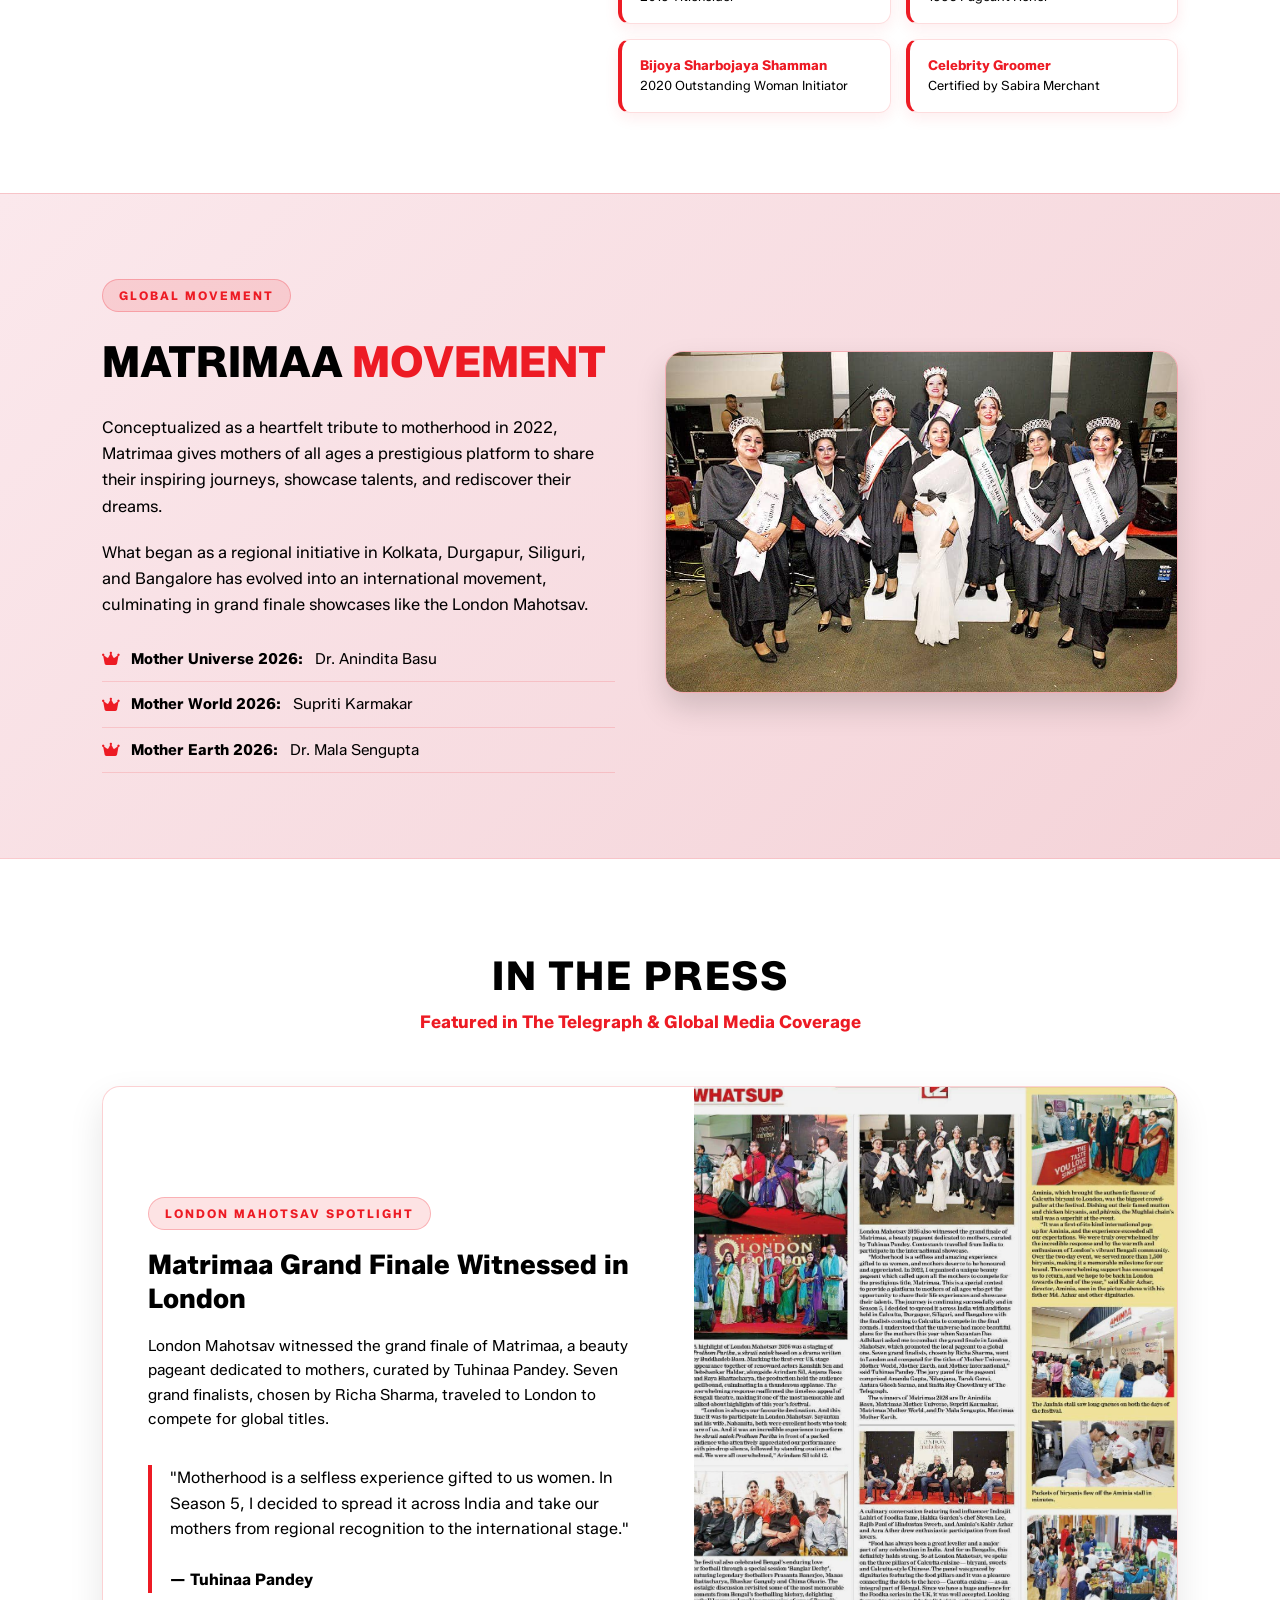
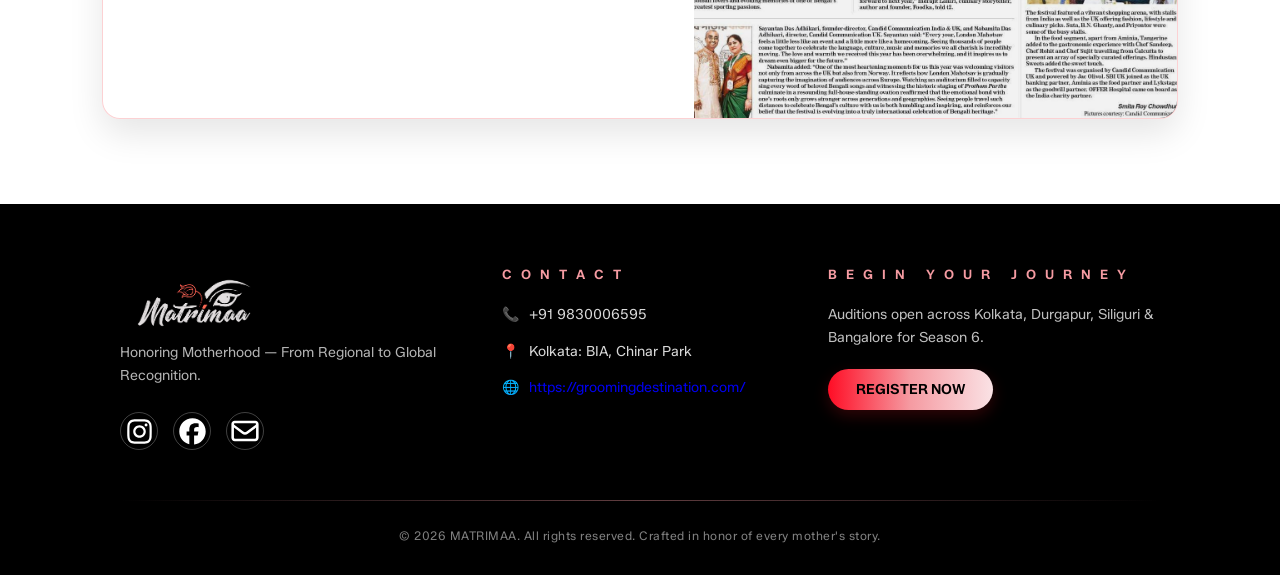
==== commit a6467ed9: "Refactor code structure for improved readability and maintainability" ====
--- a/frontend/about.html
+++ b/frontend/about.html
@@ -12,6 +12,7 @@
     <link rel="stylesheet" href="https://cdnjs.cloudflare.com/ajax/libs/font-awesome/6.4.0/css/all.min.css">
 
     <!-- Stylesheet -->
+     <link rel="stylesheet" href="styles.css" />
     <link rel="stylesheet" href="about.css">
 </head>
 
--- a/frontend/styles.css
+++ b/frontend/styles.css
@@ -0,0 +1,801 @@
+* {
+  margin: 0;
+  padding: 0;
+  box-sizing: border-box;
+}
+
+html {
+  scroll-behavior: smooth;
+}
+
+/* Main Hero Setup - Pure White Background */
+#main-bg {
+  position: relative;
+  min-height: 100vh;
+  width: 100%;
+  background-color: #ffffff;
+  background-image: none;
+  display: flex;
+  flex-direction: column;
+  align-items: center;
+  justify-content: center;
+  padding-top: 100px;
+  overflow: hidden;
+}
+
+/* Navbar */
+#navbar {
+  position: fixed;
+  top: 0;
+  left: 50%;
+  transform: translateX(-50%);
+  z-index: 1000;
+  width: 85%;
+  display: flex;
+  justify-content: space-between;
+  align-items: center;
+  padding: 6px 18px;
+  margin-top: 15px;
+  border-radius: 40px;
+  background-color: transparent;
+  border: 1px solid transparent;
+  backdrop-filter: blur(0px);
+  -webkit-backdrop-filter: blur(0px);
+  transition:
+    background-color 0.4s ease-in-out,
+    backdrop-filter 0.4s ease-in-out,
+    border-color 0.4s ease-in-out,
+    box-shadow 0.4s ease-in-out;
+}
+
+#navbar.scrolled {
+  background-color: rgba(245, 155, 162, 0.6);
+  backdrop-filter: blur(16px);
+  -webkit-backdrop-filter: blur(16px);
+  border: 1px solid rgba(255, 255, 255, 0.35);
+  box-shadow: 0 8px 24px rgba(0, 0, 0, 0.12);
+}
+
+#navbar img {
+  width: 75px;
+}
+
+#nav-buttons {
+  display: flex;
+  gap: 8px;
+}
+
+#nav-buttons a,
+.hero-cta a,
+.footer-col a {
+  text-decoration: none;
+}
+
+#nav-buttons button {
+  font-family: "Zalando Sans", sans-serif;
+  border: none;
+  background: transparent;
+  color: #000000;
+  font-size: 15px;
+  font-weight: 500;
+  padding: 6px 16px;
+  border-radius: 20px;
+  cursor: pointer;
+  transition: all 0.4s ease-in-out;
+}
+
+#nav-buttons button:hover {
+  background-color: rgba(255, 255, 255, 0.6);
+  color: #ed1b24;
+}
+
+.spl-btn button {
+  border: none;
+  background: linear-gradient(
+    to right,
+    #ff0d25 0%,
+    #f59ba2 25%,
+    #fae2e5 50%,
+    #f59ba2 75%,
+    #ff0d25 100%
+  );
+  background-size: 200% 100%;
+  background-position: 0% 0%;
+  color: #000000;
+  font-size: 15px;
+  font-weight: 500;
+  font-family: "Zalando Sans", sans-serif;
+  padding: 10px 24px;
+  border-radius: 50px;
+  cursor: pointer;
+  box-shadow: 0 6px 15px rgba(0, 0, 0, 0.15);
+  transition:
+    background-position 0.6s ease-in-out,
+    transform 0.4s ease-in-out,
+    box-shadow 0.4s ease-in-out;
+}
+
+.spl-btn button:hover {
+  background-position: 100% 0%;
+  transform: scale(1.05);
+  box-shadow: 0 8px 20px rgba(237, 27, 36, 0.3);
+}
+
+/* Hero Section Layout */
+.hero-container {
+  width: 90%;
+  max-width: 1200px;
+  display: flex;
+  align-items: center;
+  justify-content: space-between;
+  margin: auto;
+  padding: 40px 20px;
+  gap: 40px;
+}
+
+.hero-left {
+  flex: 1;
+  display: flex;
+  flex-direction: column;
+  align-items: flex-start;
+  max-width: 550px;
+}
+
+.hero-main-logo {
+  width: 600px;
+  max-width: 100%;
+  height: auto;
+  display: block;
+  object-fit: contain;
+  transform: translateX(-11%);
+}
+
+.hero-tagline {
+  font-family: "Zalando Sans", sans-serif;
+  font-size: 36px;
+  font-weight: 700;
+  color: #000000;
+  margin-bottom: 35px;
+  line-height: 1.25;
+}
+
+.hero-tagline .highlight-red {
+  color: #ed1b24;
+  font-weight: 800;
+}
+
+.spl-btn-journey {
+  border: none;
+  background: linear-gradient(
+    to right,
+    #ff0d25 0%,
+    #f59ba2 25%,
+    #fae2e5 50%,
+    #f59ba2 75%,
+    #ff0d25 100%
+  );
+  background-size: 200% 100%;
+  background-position: 0% 0%;
+  color: #000000;
+  font-size: 15px;
+  font-weight: 500;
+  font-family: "Zalando Sans", sans-serif;
+  padding: 10px 24px;
+  border-radius: 50px;
+  cursor: pointer;
+  box-shadow: 0 6px 15px rgba(0, 0, 0, 0.15);
+  transition:
+    background-position 0.6s ease-in-out,
+    transform 0.4s ease-in-out,
+    box-shadow 0.4s ease-in-out;
+}
+
+.spl-btn-journey:hover {
+  background-position: 100% 0%;
+  transform: scale(1.05);
+  box-shadow: 0 8px 20px rgba(237, 27, 36, 0.3);
+}
+
+.hero-right {
+  flex: 1;
+  position: relative;
+  display: flex;
+  align-items: center;
+  justify-content: center;
+  padding-bottom: 40px;
+}
+
+/* Base Shadow below the Crown */
+.hero-right::after {
+  content: "";
+  position: absolute;
+  bottom: 10px;
+  width: 260px;
+  height: 20px;
+  background: radial-gradient(
+    ellipse at center,
+    rgba(0, 0, 0, 0.3) 0%,
+    rgba(0, 0, 0, 0) 70%
+  );
+  border-radius: 50%;
+  z-index: 1;
+  animation: floatShadow 4s ease-in-out infinite;
+}
+
+.pink-circle {
+  width: 573px;
+  height: 495px;
+  border-radius: 50%;
+  background: radial-gradient(
+    circle,
+    rgba(245, 155, 162, 0.4) 0%,
+    rgba(250, 226, 229, 0.35) 45%,
+    rgba(255, 255, 255, 0) 70%
+  );
+  position: absolute;
+  z-index: 1;
+}
+
+/* Floating Animations */
+@keyframes floatCrown {
+  0%,
+  100% {
+    transform: translateY(0);
+  }
+  50% {
+    transform: translateY(-18px);
+  }
+}
+
+@keyframes floatShadow {
+  0%,
+  100% {
+    transform: scale(1);
+    opacity: 0.8;
+  }
+  50% {
+    transform: scale(0.7);
+    opacity: 0.35;
+  }
+}
+
+.hero-crown-img {
+  width: 100%;
+  max-width: 460px;
+  height: auto;
+  position: relative;
+  z-index: 2;
+  filter: drop-shadow(0 10px 20px rgba(0, 0, 0, 0.12));
+  animation: floatCrown 4s ease-in-out infinite;
+}
+
+/* Red Spotlight Container */
+#red-bg {
+  position: relative;
+  width: 90%;
+  max-width: 1200px;
+  height: 620px;
+  margin: 20px auto 60px;
+  border-radius: 35px;
+  background-image: url("red-bg.png");
+  background-size: cover;
+  background-position: center;
+  overflow: hidden;
+  z-index: 10;
+}
+
+/* Translucent Glassmorphic Cards */
+.card {
+  font-family: "Zalando Sans", sans-serif;
+  position: absolute;
+  background: rgba(255, 255, 255, 0.12);
+  backdrop-filter: blur(12px);
+  -webkit-backdrop-filter: blur(12px);
+  border: 1px solid rgba(255, 255, 255, 0.2);
+  border-radius: 20px;
+  padding: 20px 30px;
+  color: #ffffff;
+  z-index: 10;
+  cursor: pointer;
+  transition:
+    transform 0.3s ease-in-out,
+    background-color 0.3s ease-in-out,
+    box-shadow 0.3s ease-in-out;
+}
+
+.card:hover {
+  transform: scale(1.06);
+  background: rgba(255, 255, 255, 0.2);
+  box-shadow: 0 12px 24px rgba(0, 0, 0, 0.25);
+  z-index: 15;
+}
+
+.card-top-left {
+  top: 120px;
+  left: 80px;
+  width: 280px;
+  height: 110px;
+  text-align: center;
+  line-height: 1.5;
+}
+
+.card-top-left h4 {
+  font-weight: 200;
+}
+
+.card-top-right {
+  top: 120px;
+  right: 80px;
+  width: 280px;
+  height: 130px;
+  text-align: center;
+  line-height: 1.2;
+}
+
+.card-top-right h4 {
+  font-weight: 200;
+}
+
+.card-bottom-left {
+  bottom: 100px;
+  left: 70px;
+  width: 280px;
+  height: 120px;
+  line-height: 1.5;
+  text-align: center;
+}
+
+.card-bottom-left h4 {
+  font-weight: 200;
+}
+
+.card-bottom-right {
+  bottom: 100px;
+  right: 70px;
+  width: 280px;
+  text-align: center;
+  line-height: 1.5;
+}
+
+.card-bottom-right h4 {
+  font-weight: 200;
+}
+
+.card h4 {
+  font-size: 15px;
+  font-weight: 500;
+  letter-spacing: 1.5px;
+  margin-bottom: 4px;
+}
+
+.card h2 {
+  font-size: 26px;
+  font-weight: 800;
+  letter-spacing: 1px;
+}
+
+.card-bottom-left h2 {
+  font-size: 18px;
+  font-weight: 400;
+  line-height: 1.3;
+}
+
+.card-bottom-left strong {
+  font-weight: 800;
+  font-size: 22px;
+}
+
+.model-wrapper {
+  position: absolute;
+  bottom: -18px;
+  left: 49%;
+  transform: translateX(-50%);
+  height: 95%;
+  display: flex;
+  justify-content: center;
+  z-index: 2;
+  pointer-events: none;
+}
+
+.model-img {
+  height: 100%;
+  width: auto;
+  object-fit: contain;
+  mix-blend-mode: screen;
+  pointer-events: auto;
+  cursor: pointer;
+  transition:
+    filter 0.4s ease-in-out,
+    transform 0.4s ease-in-out;
+}
+
+.model-img:hover {
+  filter: drop-shadow(0 0 20px rgba(255, 255, 255, 0.8))
+    drop-shadow(0 0 45px rgba(255, 133, 133, 0.7));
+  transform: scale(1.02);
+}
+
+/* Dark Stats Section */
+#stats-section {
+  width: 100%;
+  background-color: #000000;
+  color: #ffffff;
+  padding: 60px 20px;
+  display: flex;
+  flex-direction: column;
+  align-items: center;
+  font-family: "Zalando Sans", sans-serif;
+}
+
+.stats-container {
+  display: flex;
+  justify-content: center;
+  gap: 100px;
+  max-width: 1000px;
+  width: 100%;
+  margin-bottom: 45px;
+}
+
+.stat-item {
+  text-align: center;
+}
+
+.stat-item h2 {
+  font-size: 52px;
+  font-weight: 800;
+  letter-spacing: 1px;
+  margin-bottom: 6px;
+}
+
+.stat-item p {
+  font-size: 15px;
+  font-weight: 700;
+  letter-spacing: 2px;
+}
+
+.stats-tagline {
+  font-size: 16px;
+  font-weight: 800;
+  letter-spacing: 3px;
+  text-transform: uppercase;
+  text-align: center;
+}
+
+/* Impact & Media Gallery Section */
+#gallery-section {
+  width: 100%;
+  background-color: #ffffff;
+  padding: 80px 0 100px;
+  overflow: hidden;
+  font-family: "Zalando Sans", sans-serif;
+}
+
+.gallery-header {
+  text-align: center;
+  margin-bottom: 50px;
+}
+
+.gallery-header h2 {
+  color: #000000;
+  font-size: 48px;
+  font-weight: 700;
+  letter-spacing: 1px;
+}
+
+.gallery-header h2 span {
+  font-family: "Zalando Sans", sans-serif;
+  background: linear-gradient(
+    to right,
+    #e60012 0%,
+    #f59ba2 25%,
+    #fae2e5 50%,
+    #f59ba2 75%,
+    #e60012 100%
+  );
+  -webkit-background-clip: text;
+  -webkit-text-fill-color: transparent;
+}
+
+.marquee-container {
+  width: 100%;
+  overflow: hidden;
+  display: flex;
+  position: relative;
+  mask-image: linear-gradient(
+    to right,
+    transparent,
+    black 10%,
+    black 90%,
+    transparent
+  );
+  -webkit-mask-image: linear-gradient(
+    to right,
+    transparent,
+    black 10%,
+    black 90%,
+    transparent
+  );
+}
+
+.marquee-track {
+  display: flex;
+  gap: 28px;
+  width: max-content;
+  animation: marqueeContinuous 30s linear infinite;
+}
+
+.marquee-track:hover {
+  animation-play-state: paused;
+}
+
+@keyframes marqueeContinuous {
+  0% {
+    transform: translateX(0);
+  }
+  100% {
+    transform: translateX(-50%);
+  }
+}
+
+.gallery-card {
+  position: relative;
+  width: 320px;
+  height: 460px;
+  flex-shrink: 0;
+  border-radius: 20px;
+  overflow: hidden;
+  border: 1px solid rgba(0, 0, 0, 0.08);
+  background: #ffffff;
+  box-shadow: 0 10px 25px rgba(0, 0, 0, 0.08);
+  transition:
+    transform 0.4s ease,
+    border-color 0.4s ease,
+    box-shadow 0.4s ease;
+}
+
+.gallery-card:hover {
+  transform: translateY(-8px);
+  border-color: rgba(245, 155, 162, 0.8);
+  box-shadow: 0 16px 35px rgba(237, 27, 36, 0.2);
+}
+
+.gallery-card img {
+  width: 100%;
+  height: 100%;
+  object-fit: cover;
+  object-position: center;
+  display: block;
+}
+
+/* Footer Section */
+#footer-section {
+  width: 100%;
+  background-color: #000000;
+  color: #ffffff;
+  padding: 60px 0 30px;
+  font-family: "Zalando Sans", sans-serif;
+  overflow: hidden;
+}
+
+.footer-container {
+  max-width: 1100px;
+  margin: 0 auto;
+  padding: 0 30px;
+  display: grid;
+  grid-template-columns: 1.2fr 1fr 1.2fr;
+  gap: 50px;
+  align-items: start;
+}
+
+.footer-col h4 {
+  font-size: 13px;
+  letter-spacing: 3px;
+  font-weight: 600;
+  color: #f59ba2;
+  margin-bottom: 20px;
+}
+
+.footer-tagline {
+  font-size: 14px;
+  line-height: 1.6;
+  color: rgba(255, 255, 255, 0.7);
+  margin-bottom: 25px;
+}
+
+.footer-logo img {
+  width: 148px;
+  height: auto;
+  display: block;
+}
+
+.social-links {
+  display: flex;
+  gap: 15px;
+}
+
+.social-links a {
+  width: 38px;
+  height: 38px;
+  display: flex;
+  align-items: center;
+  justify-content: center;
+  color: #ffffff;
+  text-decoration: none;
+  transition: all 0.3s ease;
+}
+
+.social-links a:hover {
+  border-color: #f59ba2;
+  color: #f59ba2;
+  background: rgba(255, 255, 255, 0.1);
+  transform: translateY(-3px);
+}
+
+.contact-list {
+  list-style: none;
+  padding: 0;
+  margin: 0;
+}
+
+.contact-list li {
+  font-size: 14px;
+  color: rgba(255, 255, 255, 0.85);
+  margin-bottom: 14px;
+  display: flex;
+  align-items: center;
+  gap: 10px;
+}
+
+.contact-list .icon {
+  color: #f59ba2;
+}
+
+.cta-col p {
+  font-size: 14px;
+  line-height: 1.6;
+  color: rgba(255, 255, 255, 0.75);
+  margin-bottom: 20px;
+}
+
+.footer-btn {
+  border: none;
+  background: linear-gradient(
+    to right,
+    #ff0d25 0%,
+    #f59ba2 25%,
+    #fae2e5 50%,
+    #f59ba2 75%,
+    #ff0d25 100%
+  );
+  background-size: 200% 100%;
+  background-position: 0% 0%;
+  color: #000000;
+  font-size: 14px;
+  font-weight: 600;
+  font-family: "Zalando Sans", sans-serif;
+  padding: 12px 28px;
+  border-radius: 50px;
+  cursor: pointer;
+  box-shadow: 0 6px 15px rgba(237, 27, 36, 0.2);
+  transition:
+    background-position 0.6s ease-in-out,
+    transform 0.4s ease-in-out,
+    box-shadow 0.4s ease-in-out;
+}
+
+.footer-btn:hover {
+  background-position: 100% 0%;
+  transform: scale(1.05);
+  box-shadow: 0 8px 20px rgba(237, 27, 36, 0.4);
+}
+
+.footer-bottom {
+  max-width: 1100px;
+  margin: 50px auto 0;
+  padding: 0 30px;
+  text-align: center;
+}
+
+.footer-divider {
+  border: 0;
+  height: 1px;
+  background: linear-gradient(
+    to right,
+    transparent,
+    rgba(245, 155, 162, 0.4),
+    transparent
+  );
+  margin-bottom: 25px;
+}
+
+.footer-bottom p {
+  font-size: 12px;
+  color: rgba(255, 255, 255, 0.5);
+  letter-spacing: 0.5px;
+}
+
+/* Responsive Styles */
+@media screen and (max-width: 900px) {
+  .hero-container {
+    flex-direction: column;
+    text-align: center;
+    padding-top: 40px;
+  }
+
+  .hero-left {
+    align-items: center;
+    max-width: 100%;
+  }
+
+  .pink-circle {
+    width: 300px;
+    height: 300px;
+  }
+
+  .hero-crown-img {
+    max-width: 340px;
+  }
+
+  .hero-right::after {
+    width: 180px;
+    bottom: 5px;
+  }
+
+  .footer-container {
+    grid-template-columns: 1fr;
+    gap: 35px;
+  }
+
+  #gallery-section {
+    padding: 50px 0 60px;
+  }
+
+  .gallery-header h2 {
+    font-size: 32px;
+  }
+
+  .gallery-card {
+    width: 240px;
+    height: 350px;
+  }
+}
+
+/* .mother-crown {
+  position: absolute;
+  top: -3%;
+  left: 59%;
+  transform: translateX(-50%) rotate(8deg) scale(0.85);
+  width: 155px;
+  opacity: 0;
+  pointer-events: auto;
+  z-index: 5;
+  transition:
+    opacity 2s ease-in-out,
+    transform 2s ease-in-out;
+}
+
+.mother-crown.visible {
+  opacity: 1;
+  transform: translateX(-50%) rotate(8deg) scale(1);
+} */
+
+.mother-crown {
+  position: absolute;
+  top: -10px;
+  left: 59%;
+  width: 153px;
+  opacity: 0;
+  pointer-events: auto;
+  z-index: 5;
+  transform: translateX(-50%) rotate(5deg) scale(0.85);
+  transition:
+    opacity 1.5s ease-out,
+    transform 2.5s cubic-bezier(0.25, 1, 0.5, 1),
+    top 2.5s cubic-bezier(0.25, 1, 0.5, 1);
+}
+
+.mother-crown.visible {
+  opacity: 1;
+  top: -3%;
+  transform: translateX(-50%) rotate(5deg) scale(1);
+}
--- a/frontend/about.css
+++ b/frontend/about.css
@@ -3,1602 +3,1274 @@
    BLACK + PINK LANDING PAGE THEME
 ========================================================= */
 
-
 /* =========================================================
    RESET
 ========================================================= */
 
 * {
-    margin: 0;
-    padding: 0;
-    box-sizing: border-box;
-}
-
+  margin: 0;
+  padding: 0;
+  box-sizing: border-box;
+}
 
 html {
-    width: 100%;
-    scroll-behavior: smooth;
-}
-
+  width: 100%;
+  scroll-behavior: smooth;
+}
 
 body {
-    width: 100%;
-
-    background: linear-gradient(
-        135deg,
-        #fff7f8 0%,
-        #ffedf0 50%,
-        #fae2e5 100%
-    );
-
-    color: #000000;
-
-    font-family: "Zalando Sans", sans-serif;
-
-    line-height: 1.6;
-
-    overflow-x: hidden;
-}
-
+  width: 100%;
+
+  background: linear-gradient(135deg, #fff7f8 0%, #ffedf0 50%, #fae2e5 100%);
+
+  color: #000000;
+
+  font-family: "Zalando Sans", sans-serif;
+
+  line-height: 1.6;
+
+  overflow-x: hidden;
+}
 
 /* =========================================================
    NAVBAR
 ========================================================= */
 
 #navbar {
-    position: fixed;
-
-    top: 0;
-    left: 50%;
-
+  position: fixed;
+
+  top: 0;
+  left: 50%;
+
+  transform: translateX(-50%);
+
+  z-index: 1000;
+
+  width: 85%;
+
+  display: flex;
+
+  justify-content: space-between;
+
+  align-items: center;
+
+  padding: 6px 18px;
+
+  margin-top: 15px;
+
+  border-radius: 40px;
+
+  background-color: transparent;
+
+  border: 1px solid transparent;
+
+  backdrop-filter: blur(0px);
+
+  -webkit-backdrop-filter: blur(0px);
+
+  transition:
+    background-color 0.4s ease-in-out,
+    backdrop-filter 0.4s ease-in-out,
+    border-color 0.4s ease-in-out,
+    box-shadow 0.4s ease-in-out;
+}
+
+#navbar.scrolled {
+  background-color: rgba(245, 155, 162, 0.6);
+
+  backdrop-filter: blur(16px);
+
+  -webkit-backdrop-filter: blur(16px);
+
+  border: 1px solid rgba(255, 255, 255, 0.35);
+
+  box-shadow: 0 8px 24px rgba(0, 0, 0, 0.12);
+}
+
+#navbar img {
+  width: 75px;
+}
+
+#nav-buttons {
+  display: flex;
+
+  gap: 8px;
+}
+
+#nav-buttons button {
+  font-family: "Zalando Sans", sans-serif;
+
+  border: none;
+
+  background: transparent;
+
+  color: #000000;
+
+  font-size: 15px;
+
+  font-weight: 500;
+
+  padding: 6px 16px;
+
+  border-radius: 20px;
+
+  cursor: pointer;
+
+  transition: all 0.4s ease-in-out;
+}
+
+#nav-buttons button:hover {
+  background-color: rgba(255, 255, 255, 0.6);
+
+  color: #ed1b24;
+}
+
+/* =========================================================
+   SPECIAL BUTTON
+========================================================= */
+
+.spl-btn button {
+  border: none;
+
+  background: linear-gradient(
+    to right,
+    #ff0d25 0%,
+    #f59ba2 25%,
+    #fae2e5 50%,
+    #f59ba2 75%,
+    #ff0d25 100%
+  );
+
+  background-size: 200% 100%;
+
+  background-position: 0% 0%;
+
+  color: #000000;
+
+  font-size: 15px;
+
+  font-weight: 500;
+
+  font-family: "Zalando Sans", sans-serif;
+
+  padding: 10px 24px;
+
+  border-radius: 50px;
+
+  cursor: pointer;
+
+  box-shadow: 0 6px 15px rgba(0, 0, 0, 0.15);
+
+  transition:
+    background-position 0.6s ease-in-out,
+    transform 0.4s ease-in-out,
+    box-shadow 0.4s ease-in-out;
+}
+
+.spl-btn button:hover {
+  background-position: 100% 0%;
+
+  transform: scale(1.05);
+
+  box-shadow: 0 8px 20px rgba(237, 27, 36, 0.3);
+}
+
+/* =========================================================
+   REVEAL ANIMATIONS
+========================================================= */
+
+.reveal {
+  opacity: 0;
+
+  transform: translateY(30px);
+
+  transition: all 0.6s cubic-bezier(0.25, 1, 0.5, 1);
+}
+
+.reveal.active {
+  opacity: 1;
+
+  transform: translateY(0);
+}
+
+@keyframes floatSlow {
+  0%,
+  100% {
+    transform: translateY(0) rotate(0deg);
+  }
+
+  50% {
+    transform: translateY(-10px) rotate(0.5deg);
+  }
+}
+
+.floating-element {
+  animation: floatSlow 6s ease-in-out infinite;
+}
+
+/* =========================================================
+   HERO SECTION
+========================================================= */
+
+.hero {
+  position: relative;
+
+  padding: 160px 8% 50px;
+
+  display: flex;
+
+  flex-direction: column;
+
+  align-items: center;
+
+  text-align: center;
+
+  background: radial-gradient(
+    circle at center top,
+    rgba(255, 255, 255, 0.9) 0%,
+    rgba(250, 226, 229, 0.6) 80%
+  );
+}
+
+.hero-logo-container {
+  margin-bottom: 15px;
+}
+
+.matrimaa-logo {
+  max-width: 130px;
+
+  height: auto;
+
+  object-fit: contain;
+
+  filter: drop-shadow(0 4px 12px rgba(237, 27, 36, 0.25));
+}
+
+.hero-tag {
+  display: inline-block;
+
+  background: rgba(237, 27, 36, 0.12);
+
+  color: #ed1b24;
+
+  font-size: 0.75rem;
+
+  font-weight: 700;
+
+  letter-spacing: 2px;
+
+  padding: 6px 18px;
+
+  border-radius: 20px;
+
+  margin-bottom: 15px;
+
+  border: 1px solid rgba(237, 27, 36, 0.25);
+
+  text-transform: uppercase;
+}
+
+.hero-title {
+  font-size: clamp(2.3rem, 5vw, 4rem);
+
+  line-height: 1.15;
+
+  margin-bottom: 18px;
+
+  font-weight: 800;
+
+  letter-spacing: 1px;
+
+  color: #000000;
+}
+
+.hero-description {
+  font-size: clamp(1rem, 2vw, 1.2rem);
+
+  color: #000000;
+
+  max-width: 720px;
+
+  margin-bottom: 35px;
+
+  font-weight: 500;
+}
+
+.hero-arch-container {
+  position: relative;
+
+  width: 100%;
+
+  max-width: 450px;
+
+  height: 380px;
+
+  margin: 10px auto 0 auto;
+
+  display: flex;
+
+  justify-content: center;
+
+  align-items: flex-end;
+
+  overflow: hidden;
+
+  border-radius: 280px 280px 0 0;
+
+  box-shadow: 0 18px 40px rgba(237, 27, 36, 0.2);
+
+  border: 1px solid rgba(237, 27, 36, 0.3);
+}
+
+.arch-backdrop {
+  position: absolute;
+
+  width: 100%;
+
+  height: 100%;
+
+  background: linear-gradient(135deg, #ed1b24 0%, #700610 100%);
+
+  border-radius: 280px 280px 0 0;
+
+  z-index: 1;
+}
+
+.hero-profile-img {
+  position: relative;
+
+  z-index: 2;
+
+  width: 100%;
+
+  height: 100%;
+
+  object-fit: cover;
+
+  object-position: center 20%;
+
+  display: block;
+
+  border-radius: 280px 280px 0 0;
+}
+
+/* =========================================================
+   FOUNDER SECTION
+========================================================= */
+
+.founder-section {
+  padding: 80px 8%;
+
+  max-width: 1300px;
+
+  margin: 0 auto;
+}
+
+.section-header {
+  text-align: center;
+
+  margin-bottom: 50px;
+}
+
+.section-header h2 {
+  font-size: 2.5rem;
+
+  letter-spacing: 1.5px;
+
+  font-weight: 800;
+
+  color: #000000;
+}
+
+.section-header p {
+  color: #ed1b24;
+
+  font-size: 1.1rem;
+
+  font-weight: 700;
+}
+
+.profile-grid {
+  display: grid;
+
+  grid-template-columns: 1fr 1.2fr;
+
+  gap: 50px;
+
+  align-items: center;
+}
+
+.profile-card-stack {
+  position: relative;
+}
+
+.profile-img-main {
+  width: 100%;
+
+  border-radius: 18px;
+
+  box-shadow: 0 15px 35px rgba(0, 0, 0, 0.15);
+
+  display: block;
+
+  border: 1px solid rgba(237, 27, 36, 0.2);
+}
+
+.profile-badge {
+  position: absolute;
+
+  bottom: -20px;
+
+  right: -15px;
+
+  background: rgba(255, 255, 255, 0.92);
+
+  backdrop-filter: blur(10px);
+
+  -webkit-backdrop-filter: blur(10px);
+
+  color: #000000;
+
+  padding: 18px 24px;
+
+  border-radius: 14px;
+
+  box-shadow: 0 12px 25px rgba(0, 0, 0, 0.15);
+
+  border: 1px solid rgba(237, 27, 36, 0.3);
+}
+
+.profile-badge .title {
+  font-size: 1.05rem;
+
+  color: #ed1b24;
+
+  font-weight: 700;
+
+  display: block;
+}
+
+.profile-badge .subtitle {
+  font-size: 0.8rem;
+
+  letter-spacing: 0.5px;
+
+  color: #000000;
+}
+
+.profile-bio h3 {
+  font-size: 1.9rem;
+
+  margin-bottom: 15px;
+
+  line-height: 1.25;
+
+  color: #000000;
+}
+
+.profile-bio p {
+  color: #000000;
+
+  margin-bottom: 18px;
+
+  font-size: 1rem;
+
+  text-align: justify;
+}
+
+/* =========================================================
+   ACHIEVEMENTS
+========================================================= */
+
+.achievements-grid {
+  display: grid;
+
+  grid-template-columns: repeat(auto-fit, minmax(210px, 1fr));
+
+  gap: 15px;
+
+  margin-top: 25px;
+}
+
+.achievement-pill {
+  background: rgba(255, 255, 255, 0.8);
+
+  backdrop-filter: blur(10px);
+
+  -webkit-backdrop-filter: blur(10px);
+
+  padding: 15px 18px;
+
+  border-radius: 12px;
+
+  border-left: 4px solid #ed1b24;
+
+  border-top: 1px solid rgba(237, 27, 36, 0.15);
+
+  border-right: 1px solid rgba(237, 27, 36, 0.15);
+
+  border-bottom: 1px solid rgba(237, 27, 36, 0.15);
+
+  box-shadow: 0 5px 15px rgba(237, 27, 36, 0.08);
+
+  transition: all 0.3s ease-in-out;
+}
+
+.achievement-pill:hover {
+  transform: translateX(6px);
+
+  background: #ffffff;
+
+  border-color: rgba(237, 27, 36, 0.4);
+
+  box-shadow: 0 8px 20px rgba(237, 27, 36, 0.15);
+}
+
+.achievement-pill h4 {
+  font-size: 0.85rem;
+
+  color: #ed1b24;
+
+  font-weight: 700;
+}
+
+.achievement-pill p {
+  font-size: 0.8rem;
+
+  color: #000000;
+
+  margin: 0;
+
+  text-align: left;
+}
+
+/* =========================================================
+   MATRIMAA MOVEMENT SECTION
+========================================================= */
+
+.matrimaa-section {
+  background: linear-gradient(135deg, #fbe8ec 0%, #f4d3d8 100%);
+
+  color: #000000;
+
+  padding: 85px 8%;
+
+  position: relative;
+
+  border-top: 1px solid rgba(237, 27, 36, 0.15);
+
+  border-bottom: 1px solid rgba(237, 27, 36, 0.15);
+}
+
+.matrimaa-container {
+  max-width: 1200px;
+
+  margin: 0 auto;
+
+  display: grid;
+
+  grid-template-columns: 1fr 1fr;
+
+  gap: 50px;
+
+  align-items: center;
+}
+
+.accent-badge {
+  display: inline-block;
+
+  background: rgba(237, 27, 36, 0.12);
+
+  color: #ed1b24;
+
+  font-size: 0.75rem;
+
+  font-weight: 700;
+
+  letter-spacing: 2px;
+
+  padding: 6px 16px;
+
+  border-radius: 20px;
+
+  margin-bottom: 15px;
+
+  border: 1px solid rgba(237, 27, 36, 0.25);
+}
+
+.matrimaa-content h2 {
+  font-size: 2.7rem;
+
+  margin-bottom: 18px;
+
+  font-weight: 800;
+
+  color: #000000;
+}
+
+.matrimaa-content h2 span {
+  color: #ed1b24;
+}
+
+.matrimaa-content p {
+  color: #000000;
+
+  margin-bottom: 20px;
+
+  font-size: 1.02rem;
+}
+
+.matrimaa-design-img {
+  width: 100%;
+
+  border-radius: 18px;
+
+  box-shadow: 0 15px 30px rgba(0, 0, 0, 0.15);
+
+  border: 1px solid rgba(237, 27, 36, 0.25);
+}
+
+.titles-winner-list {
+  list-style: none;
+
+  margin-top: 15px;
+}
+
+.titles-winner-list li {
+  padding: 10px 0;
+
+  border-bottom: 1px solid rgba(237, 27, 36, 0.15);
+
+  display: flex;
+
+  align-items: center;
+
+  gap: 12px;
+
+  font-size: 0.95rem;
+
+  color: #000000;
+}
+
+.titles-winner-list i {
+  color: #ed1b24;
+}
+
+/* =========================================================
+   PRESS SECTION
+========================================================= */
+
+.press-section {
+  padding: 85px 8%;
+
+  max-width: 1300px;
+
+  margin: 0 auto;
+}
+
+.press-card {
+  background: rgba(255, 255, 255, 0.85);
+
+  backdrop-filter: blur(10px);
+
+  -webkit-backdrop-filter: blur(10px);
+
+  border-radius: 18px;
+
+  overflow: hidden;
+
+  box-shadow: 0 15px 35px rgba(0, 0, 0, 0.1);
+
+  display: grid;
+
+  grid-template-columns: 1.1fr 0.9fr;
+
+  border: 1px solid rgba(237, 27, 36, 0.2);
+}
+
+.press-content {
+  padding: 45px;
+
+  display: flex;
+
+  flex-direction: column;
+
+  justify-content: center;
+}
+
+.press-tag {
+  align-self: flex-start;
+
+  background: rgba(237, 27, 36, 0.12);
+
+  color: #ed1b24;
+
+  font-weight: 700;
+
+  font-size: 0.75rem;
+
+  letter-spacing: 2px;
+
+  text-transform: uppercase;
+
+  padding: 6px 16px;
+
+  border-radius: 20px;
+
+  margin-bottom: 18px;
+
+  border: 1px solid rgba(237, 27, 36, 0.25);
+}
+
+.press-title {
+  font-size: 1.7rem;
+
+  margin-bottom: 18px;
+
+  line-height: 1.25;
+
+  font-weight: 800;
+
+  color: #000000;
+}
+
+.press-body {
+  color: #000000;
+
+  font-size: 0.96rem;
+
+  margin-bottom: 18px;
+}
+
+.press-quote {
+  border-left: 4px solid #ed1b24;
+
+  padding-left: 18px;
+
+  color: #000000;
+
+  margin: 15px 0;
+
+  font-size: 1rem;
+}
+
+/* =========================================================
+   TELEGRAPH IMAGE
+========================================================= */
+
+.press-image-container {
+  position: relative;
+
+  background: #000000;
+
+  overflow: hidden;
+
+  min-height: 320px;
+
+  cursor: pointer;
+}
+
+.press-image-container img {
+  width: 100%;
+
+  height: 100%;
+
+  object-fit: cover;
+
+  object-position: top;
+
+  opacity: 0.95;
+
+  transition:
+    transform 0.4s ease-in-out,
+    opacity 0.4s ease-in-out;
+}
+
+/* Hover effect */
+
+.press-image-container:hover img {
+  transform: scale(1.04);
+
+  opacity: 1;
+}
+
+/* Small zoom indicator */
+
+.press-image-container::after {
+  content: "⤢";
+
+  position: absolute;
+
+  top: 18px;
+
+  right: 18px;
+
+  width: 42px;
+
+  height: 42px;
+
+  display: flex;
+
+  align-items: center;
+
+  justify-content: center;
+
+  border-radius: 50%;
+
+  background: rgba(0, 0, 0, 0.55);
+
+  color: #ffffff;
+
+  font-size: 22px;
+
+  opacity: 0;
+
+  transform: scale(0.8);
+
+  transition:
+    opacity 0.3s ease,
+    transform 0.3s ease;
+
+  pointer-events: none;
+
+  backdrop-filter: blur(5px);
+
+  -webkit-backdrop-filter: blur(5px);
+}
+
+.press-image-container:hover::after {
+  opacity: 1;
+
+  transform: scale(1);
+}
+
+/* =========================================================
+   IMAGE LIGHTBOX / ENLARGED TELEGRAPH IMAGE
+========================================================= */
+
+.image-lightbox {
+  position: fixed;
+
+  inset: 0;
+
+  width: 100%;
+
+  height: 100vh;
+
+  z-index: 9999;
+
+  display: flex;
+
+  align-items: center;
+
+  justify-content: center;
+
+  padding: 40px;
+
+  background: rgba(0, 0, 0, 0.88);
+
+  backdrop-filter: blur(8px);
+
+  -webkit-backdrop-filter: blur(8px);
+
+  opacity: 0;
+
+  visibility: hidden;
+
+  pointer-events: none;
+
+  transition:
+    opacity 0.3s ease,
+    visibility 0.3s ease;
+}
+
+/* Active popup */
+
+.image-lightbox.active {
+  opacity: 1;
+
+  visibility: visible;
+
+  pointer-events: auto;
+}
+
+/* Enlarged image */
+
+.image-lightbox img {
+  display: block;
+
+  max-width: 92vw;
+
+  max-height: 90vh;
+
+  width: auto;
+
+  height: auto;
+
+  object-fit: contain;
+
+  border-radius: 8px;
+
+  box-shadow: 0 25px 70px rgba(0, 0, 0, 0.5);
+
+  transform: scale(0.88);
+
+  opacity: 0;
+
+  transition:
+    transform 0.35s ease,
+    opacity 0.35s ease;
+}
+
+/* Image animation when popup opens */
+
+.image-lightbox.active img {
+  transform: scale(1);
+
+  opacity: 1;
+}
+
+/* Close button */
+
+.lightbox-close {
+  position: absolute;
+
+  top: 25px;
+
+  right: 30px;
+
+  width: 48px;
+
+  height: 48px;
+
+  border: 1px solid rgba(255, 255, 255, 0.4);
+
+  border-radius: 50%;
+
+  background: rgba(255, 255, 255, 0.12);
+
+  color: #ffffff;
+
+  font-size: 34px;
+
+  font-family: Arial, sans-serif;
+
+  font-weight: 300;
+
+  line-height: 1;
+
+  cursor: pointer;
+
+  display: flex;
+
+  align-items: center;
+
+  justify-content: center;
+
+  padding: 0;
+
+  transition:
+    background 0.3s ease,
+    transform 0.3s ease,
+    border-color 0.3s ease;
+}
+
+.lightbox-close:hover {
+  background: rgba(237, 27, 36, 0.85);
+
+  border-color: #ed1b24;
+
+  transform: rotate(90deg) scale(1.05);
+}
+
+/* Prevent page scrolling while image is open */
+
+body.lightbox-open {
+  overflow: hidden;
+}
+
+.sponsors-header {
+  text-align: center;
+
+  margin-bottom: 25px;
+}
+
+.sponsors-header h2 {
+  font-size: 20px;
+
+  letter-spacing: 4px;
+
+  font-weight: 500;
+
+  color: #f59ba2;
+
+  text-transform: uppercase;
+}
+
+.sponsors-marquee-container {
+  width: 100%;
+
+  overflow: hidden;
+
+  display: flex;
+
+  margin-bottom: 50px;
+
+  mask-image: linear-gradient(
+    to right,
+    transparent,
+    black 15%,
+    black 85%,
+    transparent
+  );
+
+  -webkit-mask-image: linear-gradient(
+    to right,
+    transparent,
+    black 15%,
+    black 85%,
+    transparent
+  );
+}
+
+.sponsors-marquee-track {
+  display: flex;
+
+  align-items: center;
+
+  gap: 40px;
+
+  width: max-content;
+
+  animation: marqueeContinuous 25s linear infinite;
+}
+
+.sponsors-marquee-track span {
+  font-size: 22px;
+
+  font-weight: 400;
+
+  color: #ffffff;
+
+  white-space: nowrap;
+}
+
+.sponsors-marquee-track .star-icon {
+  color: #f59ba2;
+
+  font-style: normal;
+
+  font-size: 14px;
+}
+
+@keyframes marqueeContinuous {
+  0% {
+    transform: translateX(0);
+  }
+
+  100% {
     transform: translateX(-50%);
-
-    z-index: 1000;
-
-    width: 85%;
-
-    display: flex;
-
-    justify-content: space-between;
-
-    align-items: center;
-
-    padding: 6px 18px;
-
-    margin-top: 15px;
-
-    border-radius: 40px;
-
-    background-color: transparent;
-
-    border: 1px solid transparent;
-
-    backdrop-filter: blur(0px);
-
-    -webkit-backdrop-filter: blur(0px);
-
-    transition:
-        background-color 0.4s ease-in-out,
-        backdrop-filter 0.4s ease-in-out,
-        border-color 0.4s ease-in-out,
-        box-shadow 0.4s ease-in-out;
-}
-
-
-#navbar.scrolled {
-    background-color: rgba(245, 155, 162, 0.6);
-
-    backdrop-filter: blur(16px);
-
-    -webkit-backdrop-filter: blur(16px);
-
-    border: 1px solid rgba(255, 255, 255, 0.35);
-
-    box-shadow: 0 8px 24px rgba(0, 0, 0, 0.12);
-}
-
-
-#navbar img {
-    width: 75px;
-}
-
-
-#nav-buttons {
-    display: flex;
-
-    gap: 8px;
-}
-
-
-#nav-buttons button {
-    font-family: "Zalando Sans", sans-serif;
-
-    border: none;
-
-    background: transparent;
-
-    color: #000000;
-
-    font-size: 15px;
-
-    font-weight: 500;
-
-    padding: 6px 16px;
-
-    border-radius: 20px;
-
-    cursor: pointer;
-
-    transition: all 0.4s ease-in-out;
-}
-
-
-#nav-buttons button:hover {
-    background-color: rgba(255, 255, 255, 0.6);
-
-    color: #ed1b24;
-}
-
-
-/* =========================================================
-   SPECIAL BUTTON
-========================================================= */
-
-.spl-btn button {
-    border: none;
-
-    background: linear-gradient(
-        to right,
-        #ff0d25 0%,
-        #f59ba2 25%,
-        #fae2e5 50%,
-        #f59ba2 75%,
-        #ff0d25 100%
-    );
-
-    background-size: 200% 100%;
-
-    background-position: 0% 0%;
-
-    color: #000000;
-
-    font-size: 15px;
-
-    font-weight: 500;
-
-    font-family: "Zalando Sans", sans-serif;
-
-    padding: 10px 24px;
-
-    border-radius: 50px;
-
-    cursor: pointer;
-
-    box-shadow: 0 6px 15px rgba(0, 0, 0, 0.15);
-
-    transition:
-        background-position 0.6s ease-in-out,
-        transform 0.4s ease-in-out,
-        box-shadow 0.4s ease-in-out;
-}
-
-
-.spl-btn button:hover {
-    background-position: 100% 0%;
-
-    transform: scale(1.05);
-
-    box-shadow: 0 8px 20px rgba(237, 27, 36, 0.3);
-}
-
-
-/* =========================================================
-   REVEAL ANIMATIONS
-========================================================= */
-
-.reveal {
-    opacity: 0;
-
-    transform: translateY(30px);
-
-    transition:
-        all 0.6s cubic-bezier(0.25, 1, 0.5, 1);
-}
-
-
-.reveal.active {
-    opacity: 1;
-
-    transform: translateY(0);
-}
-
-
-@keyframes floatSlow {
-
-    0%,
-    100% {
-        transform: translateY(0) rotate(0deg);
-    }
-
-    50% {
-        transform: translateY(-10px) rotate(0.5deg);
-    }
-}
-
-
-.floating-element {
-    animation: floatSlow 6s ease-in-out infinite;
-}
-
-
-/* =========================================================
-   HERO SECTION
-========================================================= */
-
-.hero {
-    position: relative;
-
-    padding: 160px 8% 50px;
-
-    display: flex;
-
-    flex-direction: column;
-
-    align-items: center;
-
-    text-align: center;
-
-    background: radial-gradient(
-        circle at center top,
-        rgba(255, 255, 255, 0.9) 0%,
-        rgba(250, 226, 229, 0.6) 80%
-    );
-}
-
-
-.hero-logo-container {
-    margin-bottom: 15px;
-}
-
-
-.matrimaa-logo {
-    max-width: 130px;
-
-    height: auto;
-
-    object-fit: contain;
-
-    filter: drop-shadow(
-        0 4px 12px rgba(237, 27, 36, 0.25)
-    );
-}
-
-
-.hero-tag {
-    display: inline-block;
-
-    background: rgba(237, 27, 36, 0.12);
-
-    color: #ed1b24;
-
-    font-size: 0.75rem;
-
-    font-weight: 700;
-
-    letter-spacing: 2px;
-
-    padding: 6px 18px;
-
-    border-radius: 20px;
-
-    margin-bottom: 15px;
-
-    border: 1px solid rgba(237, 27, 36, 0.25);
-
-    text-transform: uppercase;
-}
-
-
-.hero-title {
-    font-size: clamp(2.3rem, 5vw, 4rem);
-
-    line-height: 1.15;
-
-    margin-bottom: 18px;
-
-    font-weight: 800;
-
-    letter-spacing: 1px;
-
-    color: #000000;
-}
-
-
-.hero-description {
-    font-size: clamp(1rem, 2vw, 1.2rem);
-
-    color: #000000;
-
-    max-width: 720px;
-
-    margin-bottom: 35px;
-
-    font-weight: 500;
-}
-
-
-.hero-arch-container {
-    position: relative;
-
-    width: 100%;
-
-    max-width: 450px;
-
-    height: 380px;
-
-    margin: 10px auto 0 auto;
-
-    display: flex;
-
-    justify-content: center;
-
-    align-items: flex-end;
-
-    overflow: hidden;
-
-    border-radius: 280px 280px 0 0;
-
-    box-shadow:
-        0 18px 40px rgba(237, 27, 36, 0.2);
-
-    border:
-        1px solid rgba(237, 27, 36, 0.3);
-}
-
-
-.arch-backdrop {
-    position: absolute;
-
-    width: 100%;
-
-    height: 100%;
-
-    background:
-        linear-gradient(
-            135deg,
-            #ed1b24 0%,
-            #700610 100%
-        );
-
-    border-radius: 280px 280px 0 0;
-
-    z-index: 1;
-}
-
-
-.hero-profile-img {
-    position: relative;
-
-    z-index: 2;
-
-    width: 100%;
-
-    height: 100%;
-
-    object-fit: cover;
-
-    object-position: center 20%;
-
-    display: block;
-
-    border-radius: 280px 280px 0 0;
-}
-
-
-/* =========================================================
-   FOUNDER SECTION
-========================================================= */
-
-.founder-section {
-    padding: 80px 8%;
-
-    max-width: 1300px;
-
-    margin: 0 auto;
-}
-
-
-.section-header {
-    text-align: center;
-
-    margin-bottom: 50px;
-}
-
-
-.section-header h2 {
-    font-size: 2.5rem;
-
-    letter-spacing: 1.5px;
-
-    font-weight: 800;
-
-    color: #000000;
-}
-
-
-.section-header p {
-    color: #ed1b24;
-
-    font-size: 1.1rem;
-
-    font-weight: 700;
-}
-
-
-.profile-grid {
-    display: grid;
-
-    grid-template-columns: 1fr 1.2fr;
-
-    gap: 50px;
-
-    align-items: center;
-}
-
-
-.profile-card-stack {
-    position: relative;
-}
-
-
-.profile-img-main {
-    width: 100%;
-
-    border-radius: 18px;
-
-    box-shadow:
-        0 15px 35px rgba(0, 0, 0, 0.15);
-
-    display: block;
-
-    border:
-        1px solid rgba(237, 27, 36, 0.2);
-}
-
-
-.profile-badge {
-    position: absolute;
-
-    bottom: -20px;
-
-    right: -15px;
-
-    background: rgba(255, 255, 255, 0.92);
-
-    backdrop-filter: blur(10px);
-
-    -webkit-backdrop-filter: blur(10px);
-
-    color: #000000;
-
-    padding: 18px 24px;
-
-    border-radius: 14px;
-
-    box-shadow:
-        0 12px 25px rgba(0, 0, 0, 0.15);
-
-    border:
-        1px solid rgba(237, 27, 36, 0.3);
-}
-
-
-.profile-badge .title {
-    font-size: 1.05rem;
-
-    color: #ed1b24;
-
-    font-weight: 700;
-
-    display: block;
-}
-
-
-.profile-badge .subtitle {
-    font-size: 0.8rem;
-
-    letter-spacing: 0.5px;
-
-    color: #000000;
-}
-
-
-.profile-bio h3 {
-    font-size: 1.9rem;
-
-    margin-bottom: 15px;
-
-    line-height: 1.25;
-
-    color: #000000;
-}
-
-
-.profile-bio p {
-    color: #000000;
-
-    margin-bottom: 18px;
-
-    font-size: 1rem;
-
-    text-align: justify;
-}
-
-
-/* =========================================================
-   ACHIEVEMENTS
-========================================================= */
-
-.achievements-grid {
-    display: grid;
-
-    grid-template-columns:
-        repeat(auto-fit, minmax(210px, 1fr));
-
-    gap: 15px;
-
-    margin-top: 25px;
-}
-
-
-.achievement-pill {
-    background: rgba(255, 255, 255, 0.8);
-
-    backdrop-filter: blur(10px);
-
-    -webkit-backdrop-filter: blur(10px);
-
-    padding: 15px 18px;
-
-    border-radius: 12px;
-
-    border-left:
-        4px solid #ed1b24;
-
-    border-top:
-        1px solid rgba(237, 27, 36, 0.15);
-
-    border-right:
-        1px solid rgba(237, 27, 36, 0.15);
-
-    border-bottom:
-        1px solid rgba(237, 27, 36, 0.15);
-
-    box-shadow:
-        0 5px 15px rgba(237, 27, 36, 0.08);
-
-    transition: all 0.3s ease-in-out;
-}
-
-
-.achievement-pill:hover {
-    transform: translateX(6px);
-
-    background: #ffffff;
-
-    border-color:
-        rgba(237, 27, 36, 0.4);
-
-    box-shadow:
-        0 8px 20px rgba(237, 27, 36, 0.15);
-}
-
-
-.achievement-pill h4 {
-    font-size: 0.85rem;
-
-    color: #ed1b24;
-
-    font-weight: 700;
-}
-
-
-.achievement-pill p {
-    font-size: 0.8rem;
-
-    color: #000000;
-
-    margin: 0;
-
-    text-align: left;
-}
-
-
-/* =========================================================
-   MATRIMAA MOVEMENT SECTION
-========================================================= */
-
-.matrimaa-section {
-    background:
-        linear-gradient(
-            135deg,
-            #fbe8ec 0%,
-            #f4d3d8 100%
-        );
-
-    color: #000000;
-
-    padding: 85px 8%;
-
-    position: relative;
-
-    border-top:
-        1px solid rgba(237, 27, 36, 0.15);
-
-    border-bottom:
-        1px solid rgba(237, 27, 36, 0.15);
-}
-
-
-.matrimaa-container {
-    max-width: 1200px;
-
-    margin: 0 auto;
-
-    display: grid;
-
-    grid-template-columns: 1fr 1fr;
-
-    gap: 50px;
-
-    align-items: center;
-}
-
-
-.accent-badge {
-    display: inline-block;
-
-    background:
-        rgba(237, 27, 36, 0.12);
-
-    color: #ed1b24;
-
-    font-size: 0.75rem;
-
-    font-weight: 700;
-
-    letter-spacing: 2px;
-
-    padding: 6px 16px;
-
-    border-radius: 20px;
-
-    margin-bottom: 15px;
-
-    border:
-        1px solid rgba(237, 27, 36, 0.25);
-}
-
-
-.matrimaa-content h2 {
-    font-size: 2.7rem;
-
-    margin-bottom: 18px;
-
-    font-weight: 800;
-
-    color: #000000;
-}
-
-
-.matrimaa-content h2 span {
-    color: #ed1b24;
-}
-
-
-.matrimaa-content p {
-    color: #000000;
-
-    margin-bottom: 20px;
-
-    font-size: 1.02rem;
-}
-
-
-.matrimaa-design-img {
-    width: 100%;
-
-    border-radius: 18px;
-
-    box-shadow:
-        0 15px 30px rgba(0, 0, 0, 0.15);
-
-    border:
-        1px solid rgba(237, 27, 36, 0.25);
-}
-
-
-.titles-winner-list {
-    list-style: none;
-
-    margin-top: 15px;
-}
-
-
-.titles-winner-list li {
-    padding: 10px 0;
-
-    border-bottom:
-        1px solid rgba(237, 27, 36, 0.15);
-
-    display: flex;
-
-    align-items: center;
-
-    gap: 12px;
-
-    font-size: 0.95rem;
-
-    color: #000000;
-}
-
-
-.titles-winner-list i {
-    color: #ed1b24;
-}
-
-
-/* =========================================================
-   PRESS SECTION
-========================================================= */
-
-.press-section {
-    padding: 85px 8%;
-
-    max-width: 1300px;
-
-    margin: 0 auto;
-}
-
-
-.press-card {
-    background:
-        rgba(255, 255, 255, 0.85);
-
-    backdrop-filter: blur(10px);
-
-    -webkit-backdrop-filter: blur(10px);
-
-    border-radius: 18px;
-
-    overflow: hidden;
-
-    box-shadow:
-        0 15px 35px rgba(0, 0, 0, 0.1);
-
-    display: grid;
-
-    grid-template-columns: 1.1fr 0.9fr;
-
-    border:
-        1px solid rgba(237, 27, 36, 0.2);
-}
-
-
-.press-content {
-    padding: 45px;
-
-    display: flex;
-
-    flex-direction: column;
-
-    justify-content: center;
-}
-
-
-.press-tag {
-    align-self: flex-start;
-
-    background:
-        rgba(237, 27, 36, 0.12);
-
-    color: #ed1b24;
-
-    font-weight: 700;
-
-    font-size: 0.75rem;
-
-    letter-spacing: 2px;
-
-    text-transform: uppercase;
-
-    padding: 6px 16px;
-
-    border-radius: 20px;
-
-    margin-bottom: 18px;
-
-    border:
-        1px solid rgba(237, 27, 36, 0.25);
-}
-
-
-.press-title {
-    font-size: 1.7rem;
-
-    margin-bottom: 18px;
-
-    line-height: 1.25;
-
-    font-weight: 800;
-
-    color: #000000;
-}
-
-
-.press-body {
-    color: #000000;
-
-    font-size: 0.96rem;
-
-    margin-bottom: 18px;
-}
-
-
-.press-quote {
-    border-left:
-        4px solid #ed1b24;
-
-    padding-left: 18px;
-
-    color: #000000;
-
-    margin: 15px 0;
-
-    font-size: 1rem;
-}
-
-
-/* =========================================================
-   TELEGRAPH IMAGE
-========================================================= */
-
-.press-image-container {
-    position: relative;
-
-    background: #000000;
-
-    overflow: hidden;
-
-    min-height: 320px;
-
-    cursor: pointer;
-}
-
-
-.press-image-container img {
-    width: 100%;
-
-    height: 100%;
-
-    object-fit: cover;
-
-    object-position: top;
-
-    opacity: 0.95;
-
-    transition:
-        transform 0.4s ease-in-out,
-        opacity 0.4s ease-in-out;
-}
-
-
-/* Hover effect */
-
-.press-image-container:hover img {
-    transform: scale(1.04);
-
-    opacity: 1;
-}
-
-
-/* Small zoom indicator */
-
-.press-image-container::after {
-    content: "⤢";
-
-    position: absolute;
-
-    top: 18px;
-
-    right: 18px;
-
-    width: 42px;
-
-    height: 42px;
-
-    display: flex;
-
-    align-items: center;
-
-    justify-content: center;
-
-    border-radius: 50%;
-
-    background: rgba(0, 0, 0, 0.55);
-
-    color: #ffffff;
-
-    font-size: 22px;
-
-    opacity: 0;
-
-    transform: scale(0.8);
-
-    transition:
-        opacity 0.3s ease,
-        transform 0.3s ease;
-
-    pointer-events: none;
-
-    backdrop-filter: blur(5px);
-
-    -webkit-backdrop-filter: blur(5px);
-}
-
-
-.press-image-container:hover::after {
-    opacity: 1;
-
-    transform: scale(1);
-}
-
-
-/* =========================================================
-   IMAGE LIGHTBOX / ENLARGED TELEGRAPH IMAGE
-========================================================= */
-
-.image-lightbox {
-    position: fixed;
-
-    inset: 0;
-
-    width: 100%;
-
-    height: 100vh;
-
-    z-index: 9999;
-
-    display: flex;
-
-    align-items: center;
-
-    justify-content: center;
-
-    padding: 40px;
-
-    background: rgba(0, 0, 0, 0.88);
-
-    backdrop-filter: blur(8px);
-
-    -webkit-backdrop-filter: blur(8px);
-
-    opacity: 0;
-
-    visibility: hidden;
-
-    pointer-events: none;
-
-    transition:
-        opacity 0.3s ease,
-        visibility 0.3s ease;
-}
-
-
-/* Active popup */
-
-.image-lightbox.active {
-    opacity: 1;
-
-    visibility: visible;
-
-    pointer-events: auto;
-}
-
-
-/* Enlarged image */
-
-.image-lightbox img {
-    display: block;
-
-    max-width: 92vw;
-
-    max-height: 90vh;
-
-    width: auto;
-
-    height: auto;
-
-    object-fit: contain;
-
-    border-radius: 8px;
-
-    box-shadow:
-        0 25px 70px rgba(0, 0, 0, 0.5);
-
-    transform: scale(0.88);
-
-    opacity: 0;
-
-    transition:
-        transform 0.35s ease,
-        opacity 0.35s ease;
-}
-
-
-/* Image animation when popup opens */
-
-.image-lightbox.active img {
-    transform: scale(1);
-
-    opacity: 1;
-}
-
-
-/* Close button */
-
-.lightbox-close {
-    position: absolute;
-
-    top: 25px;
-
-    right: 30px;
-
-    width: 48px;
-
-    height: 48px;
-
-    border: 1px solid rgba(255, 255, 255, 0.4);
-
-    border-radius: 50%;
-
-    background: rgba(255, 255, 255, 0.12);
-
-    color: #ffffff;
-
-    font-size: 34px;
-
-    font-family: Arial, sans-serif;
-
-    font-weight: 300;
-
-    line-height: 1;
-
-    cursor: pointer;
-
-    display: flex;
-
-    align-items: center;
-
-    justify-content: center;
-
-    padding: 0;
-
-    transition:
-        background 0.3s ease,
-        transform 0.3s ease,
-        border-color 0.3s ease;
-}
-
-
-.lightbox-close:hover {
-    background: rgba(237, 27, 36, 0.85);
-
-    border-color: #ed1b24;
-
-    transform: rotate(90deg) scale(1.05);
-}
-
-
-/* Prevent page scrolling while image is open */
-
-body.lightbox-open {
-    overflow: hidden;
-}
-
-
-/* =========================================================
-   FOOTER
-========================================================= */
-
-#footer-section {
-    width: 100%;
-
-    background-color: #000000;
-
-    color: #ffffff;
-
-    padding: 60px 0 30px;
-
-    font-family: "Zalando Sans", sans-serif;
-
-    overflow: hidden;
-
-    border-top:
-        1px solid rgba(245, 155, 162, 0.2);
-}
-
-
-.sponsors-header {
-    text-align: center;
-
-    margin-bottom: 25px;
-}
-
-
-.sponsors-header h2 {
-    font-size: 20px;
-
-    letter-spacing: 4px;
-
-    font-weight: 500;
-
-    color: #f59ba2;
-
-    text-transform: uppercase;
-}
-
-
-.sponsors-marquee-container {
-    width: 100%;
-
-    overflow: hidden;
-
-    display: flex;
-
-    margin-bottom: 50px;
-
-    mask-image:
-        linear-gradient(
-            to right,
-            transparent,
-            black 15%,
-            black 85%,
-            transparent
-        );
-
-    -webkit-mask-image:
-        linear-gradient(
-            to right,
-            transparent,
-            black 15%,
-            black 85%,
-            transparent
-        );
-}
-
-
-.sponsors-marquee-track {
-    display: flex;
-
-    align-items: center;
-
-    gap: 40px;
-
-    width: max-content;
-
-    animation:
-        marqueeContinuous 25s linear infinite;
-}
-
-
-.sponsors-marquee-track span {
-    font-size: 22px;
-
-    font-weight: 400;
-
-    color: #ffffff;
-
-    white-space: nowrap;
-}
-
-
-.sponsors-marquee-track .star-icon {
-    color: #f59ba2;
-
-    font-style: normal;
-
-    font-size: 14px;
-}
-
-
-@keyframes marqueeContinuous {
-
-    0% {
-        transform: translateX(0);
-    }
-
-    100% {
-        transform: translateX(-50%);
-    }
-
-}
-
-
-.footer-container {
-    max-width: 1100px;
-
-    margin: 0 auto;
-
-    padding: 0 30px;
-
-    display: grid;
-
-    grid-template-columns:
-        1.2fr 1fr 1.2fr;
-
-    gap: 50px;
-
-    align-items: start;
-}
-
-
-.footer-col h4 {
+  }
+}
+
+.social-links {
+  display: flex;
+
+  gap: 15px;
+}
+
+.social-links a {
+  width: 38px;
+
+  height: 38px;
+
+  border-radius: 50%;
+
+  border: 1px solid rgba(255, 255, 255, 0.25);
+
+  display: flex;
+
+  align-items: center;
+
+  justify-content: center;
+
+  color: #ffffff;
+
+  text-decoration: none;
+
+  font-size: 14px;
+
+  transition: all 0.3s ease;
+}
+
+.social-links a:hover {
+  border-color: #f59ba2;
+
+  color: #ed1b24;
+
+  background: rgba(255, 255, 255, 0.1);
+
+  transform: translateY(-3px);
+}
+
+.contact-list {
+  list-style: none;
+
+  padding: 0;
+
+  margin: 0;
+}
+
+.contact-list li {
+  font-size: 14px;
+
+  color: rgba(255, 255, 255, 0.85);
+
+  margin-bottom: 14px;
+
+  display: flex;
+
+  align-items: center;
+
+  gap: 10px;
+}
+
+.contact-list .icon {
+  color: #f59ba2;
+}
+
+.cta-col p {
+  font-size: 14px;
+
+  line-height: 1.6;
+
+  color: rgba(255, 255, 255, 0.75);
+
+  margin-bottom: 20px;
+}
+
+/* =========================================================
+   RESPONSIVE
+========================================================= */
+
+@media (max-width: 992px) {
+  .profile-grid,
+  .matrimaa-container,
+  .press-card,
+  .press-content {
+    padding: 30px;
+  }
+
+  .hero-arch-container {
+    height: 350px;
+  }
+
+  /* Lightbox */
+
+  .image-lightbox {
+    padding: 25px;
+  }
+
+  .image-lightbox img {
+    max-width: 94vw;
+
+    max-height: 85vh;
+  }
+}
+
+/* =========================================================
+   MOBILE
+========================================================= */
+
+@media (max-width: 600px) {
+  #navbar {
+    width: 94%;
+
+    padding: 6px 12px;
+  }
+
+  #nav-buttons {
+    gap: 2px;
+  }
+
+  #nav-buttons button {
     font-size: 13px;
 
-    letter-spacing: 3px;
-
-    font-weight: 600;
-
-    color: #f59ba2;
-
-    margin-bottom: 20px;
-}
-
-
-.footer-tagline {
-    font-size: 14px;
-
-    line-height: 1.6;
-
-    color:
-        rgba(255, 255, 255, 0.7);
-
-    margin-bottom: 25px;
-}
-
-
-.social-links {
-    display: flex;
-
-    gap: 15px;
-}
-
-
-.social-links a {
-    width: 38px;
-
-    height: 38px;
-
-    border-radius: 50%;
-
-    border:
-        1px solid rgba(255, 255, 255, 0.25);
-
-    display: flex;
-
-    align-items: center;
-
-    justify-content: center;
-
-    color: #ffffff;
-
-    text-decoration: none;
-
-    font-size: 14px;
-
-    transition:
-        all 0.3s ease;
-}
-
-
-.social-links a:hover {
-    border-color: #f59ba2;
-
-    color: #ed1b24;
-
-    background:
-        rgba(255, 255, 255, 0.1);
-
-    transform: translateY(-3px);
-}
-
-
-.contact-list {
-    list-style: none;
-
-    padding: 0;
-
-    margin: 0;
-}
-
-
-.contact-list li {
-    font-size: 14px;
-
-    color:
-        rgba(255, 255, 255, 0.85);
-
-    margin-bottom: 14px;
-
-    display: flex;
-
-    align-items: center;
-
-    gap: 10px;
-}
-
-
-.contact-list .icon {
-    color: #f59ba2;
-}
-
-
-.cta-col p {
-    font-size: 14px;
-
-    line-height: 1.6;
-
-    color:
-        rgba(255, 255, 255, 0.75);
-
-    margin-bottom: 20px;
-}
-
-
-.footer-btn {
-    border: none;
-
-    background:
-        linear-gradient(
-            to right,
-            #ff0d25 0%,
-            #f59ba2 25%,
-            #fae2e5 50%,
-            #f59ba2 75%,
-            #ff0d25 100%
-        );
-
-    background-size: 200% 100%;
-
-    background-position: 0% 0%;
-
-    color: #000000;
-
-    font-size: 14px;
-
-    font-weight: 600;
-
-    font-family:
-        "Zalando Sans", sans-serif;
-
-    padding: 12px 28px;
-
-    border-radius: 50px;
-
-    cursor: pointer;
-
-    box-shadow:
-        0 6px 15px rgba(237, 27, 36, 0.2);
-
-    transition:
-        background-position 0.6s ease-in-out,
-        transform 0.4s ease-in-out;
-}
-
-
-.footer-btn:hover {
-    background-position: 100% 0%;
-
-    transform: scale(1.05);
-}
-
-
-.footer-bottom {
-    max-width: 1100px;
-
-    margin: 50px auto 0;
-
-    padding: 0 30px;
-
-    text-align: center;
-}
-
-
-.footer-divider {
-    border: 0;
-
-    height: 1px;
-
-    background:
-        linear-gradient(
-            to right,
-            transparent,
-            rgba(245, 155, 162, 0.4),
-            transparent
-        );
-
-    margin-bottom: 25px;
-}
-
-
-.footer-bottom p {
-    font-size: 12px;
-
-    color:
-        rgba(255, 255, 255, 0.5);
-
-    letter-spacing: 0.5px;
-}
-
-
-/* =========================================================
-   RESPONSIVE
-========================================================= */
-
-@media (max-width: 992px) {
-
-    .profile-grid,
-    .matrimaa-container,
-    .press-card,
-    .footer-container {
-
-        grid-template-columns: 1fr;
-
-    }
-
-
-    .press-content {
-        padding: 30px;
-    }
-
-
-    .hero-arch-container {
-        height: 350px;
-    }
-
-
-    /* Lightbox */
-
-    .image-lightbox {
-        padding: 25px;
-    }
-
-
-    .image-lightbox img {
-        max-width: 94vw;
-
-        max-height: 85vh;
-    }
-
-}
-
-
-/* =========================================================
-   MOBILE
-========================================================= */
-
-@media (max-width: 600px) {
-
-    #navbar {
-        width: 94%;
-
-        padding: 6px 12px;
-    }
-
-
-    #nav-buttons {
-        gap: 2px;
-    }
-
-
-    #nav-buttons button {
-        font-size: 13px;
-
-        padding: 6px 9px;
-    }
-
-
-    .spl-btn button {
-        font-size: 13px;
-
-        padding: 8px 16px;
-    }
-
-
-    .hero {
-        padding: 130px 6% 40px;
-    }
-
-
-    .hero-title {
-        font-size: 2.2rem;
-    }
-
-
-    .hero-arch-container {
-        height: 320px;
-
-        max-width: 360px;
-    }
-
-
-    .founder-section,
-    .press-section {
-        padding: 60px 6%;
-    }
-
-
-    .matrimaa-section {
-        padding: 60px 6%;
-    }
-
-
-    .section-header h2 {
-        font-size: 2rem;
-    }
-
-
-    .matrimaa-content h2 {
-        font-size: 2.2rem;
-    }
-
-
-    .profile-badge {
-        right: 5px;
-    }
-
-
-    .footer-container {
-        gap: 35px;
-    }
-
-
-    /* =================================================
+    padding: 6px 9px;
+  }
+
+  .spl-btn button {
+    font-size: 13px;
+
+    padding: 8px 16px;
+  }
+
+  .hero {
+    padding: 130px 6% 40px;
+  }
+
+  .hero-title {
+    font-size: 2.2rem;
+  }
+
+  .hero-arch-container {
+    height: 320px;
+
+    max-width: 360px;
+  }
+
+  .founder-section,
+  .press-section {
+    padding: 60px 6%;
+  }
+
+  .matrimaa-section {
+    padding: 60px 6%;
+  }
+
+  .section-header h2 {
+    font-size: 2rem;
+  }
+
+  .matrimaa-content h2 {
+    font-size: 2.2rem;
+  }
+
+  .profile-badge {
+    right: 5px;
+  }
+
+  /* =================================================
        MOBILE LIGHTBOX
     ================================================= */
 
-    .image-lightbox {
-        padding: 15px;
-    }
-
-
-    .image-lightbox img {
-        max-width: 96vw;
-
-        max-height: 82vh;
-
-        border-radius: 5px;
-    }
-
-
-    .lightbox-close {
-        top: 15px;
-
-        right: 15px;
-
-        width: 42px;
-
-        height: 42px;
-
-        font-size: 30px;
-    }
-
-
-    .press-image-container::after {
-        opacity: 1;
-
-        transform: scale(1);
-    }
-
-}+  .image-lightbox {
+    padding: 15px;
+  }
+
+  .image-lightbox img {
+    max-width: 96vw;
+
+    max-height: 82vh;
+
+    border-radius: 5px;
+  }
+
+  .lightbox-close {
+    top: 15px;
+
+    right: 15px;
+
+    width: 42px;
+
+    height: 42px;
+
+    font-size: 30px;
+  }
+
+  .press-image-container::after {
+    opacity: 1;
+
+    transform: scale(1);
+  }
+}
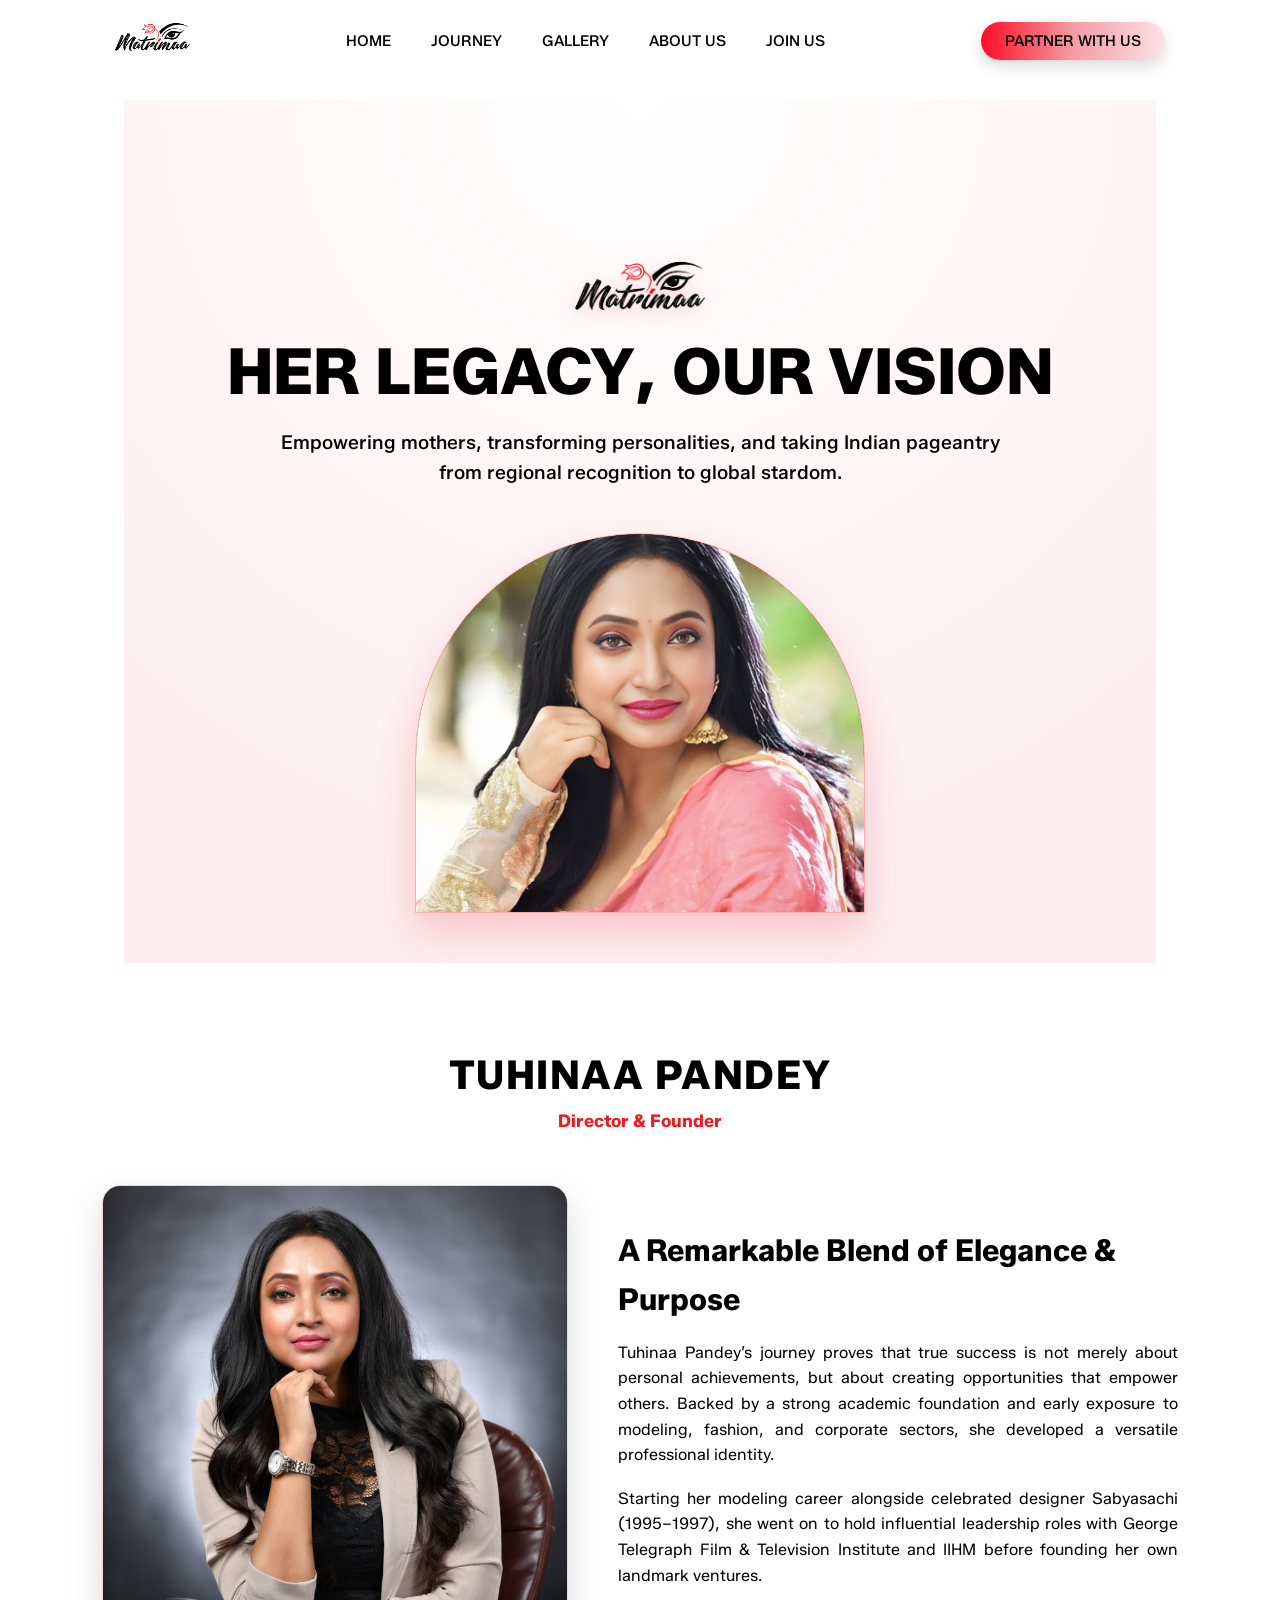
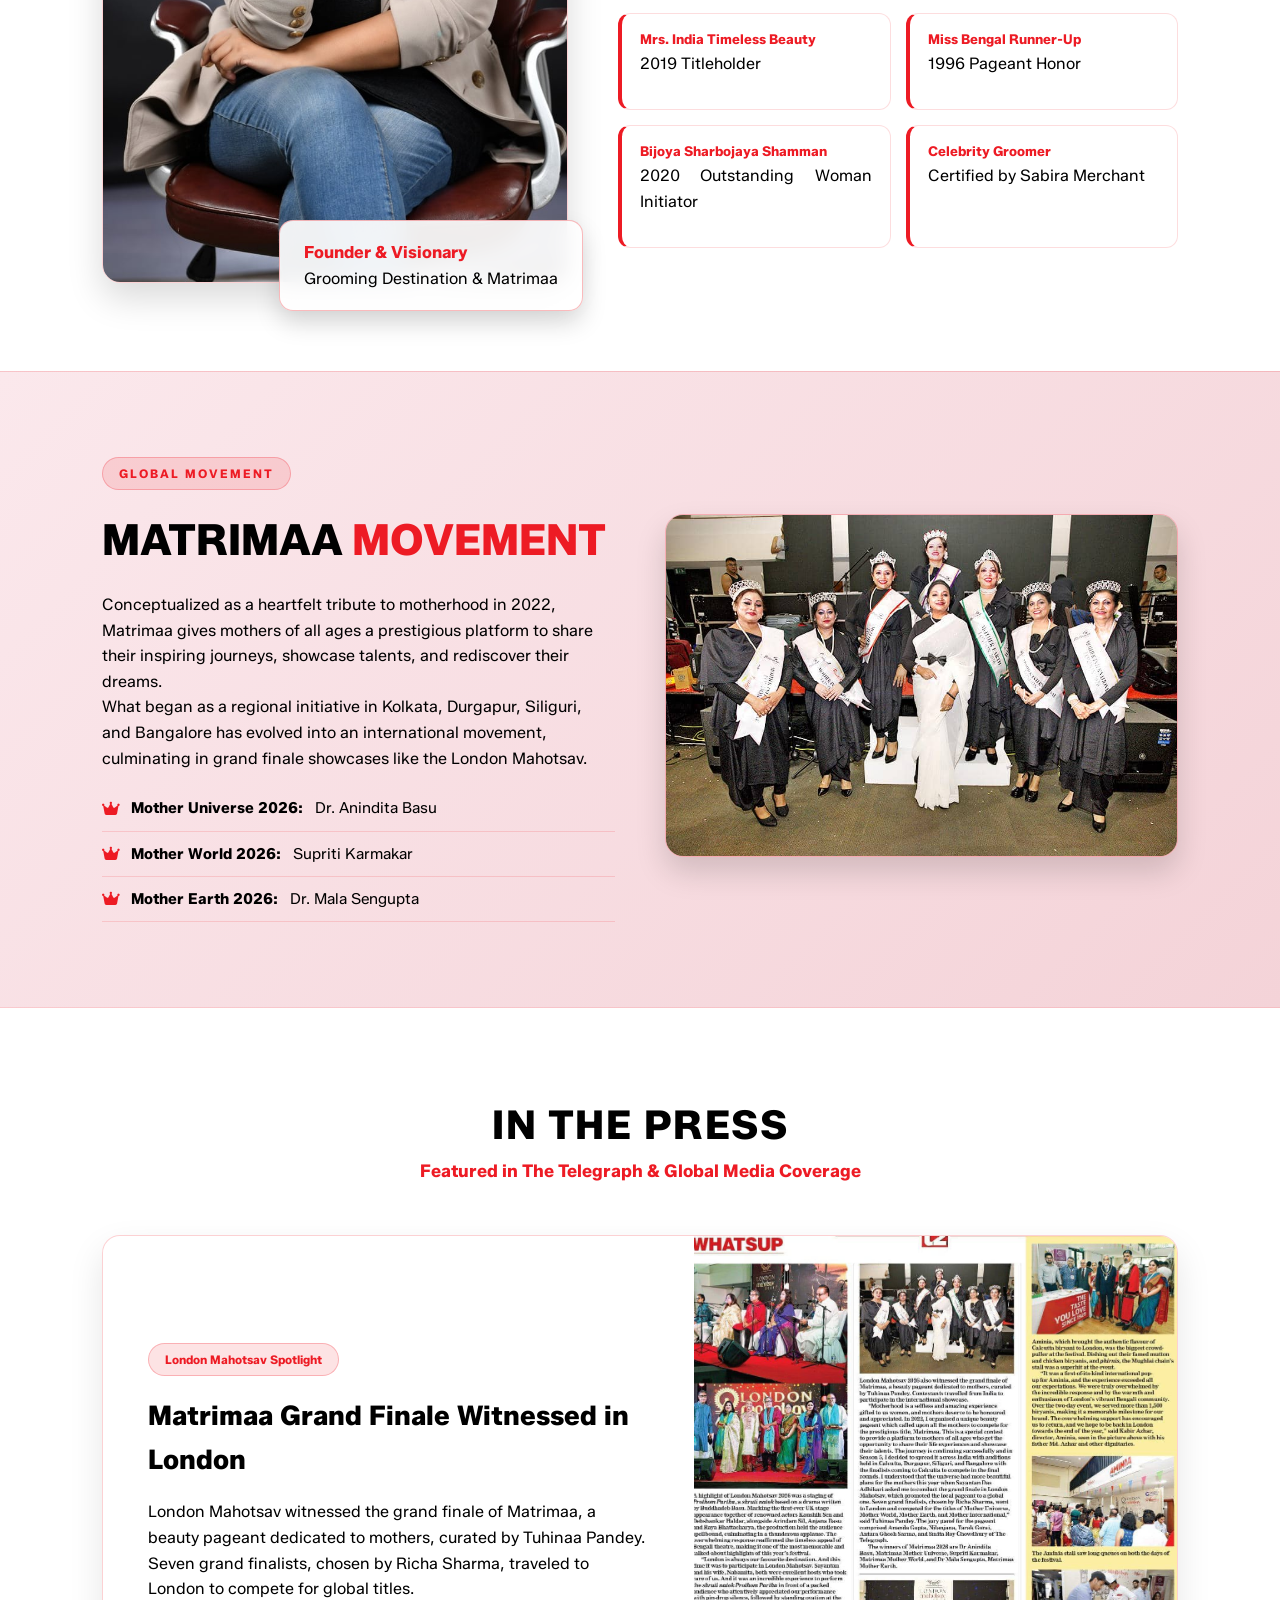
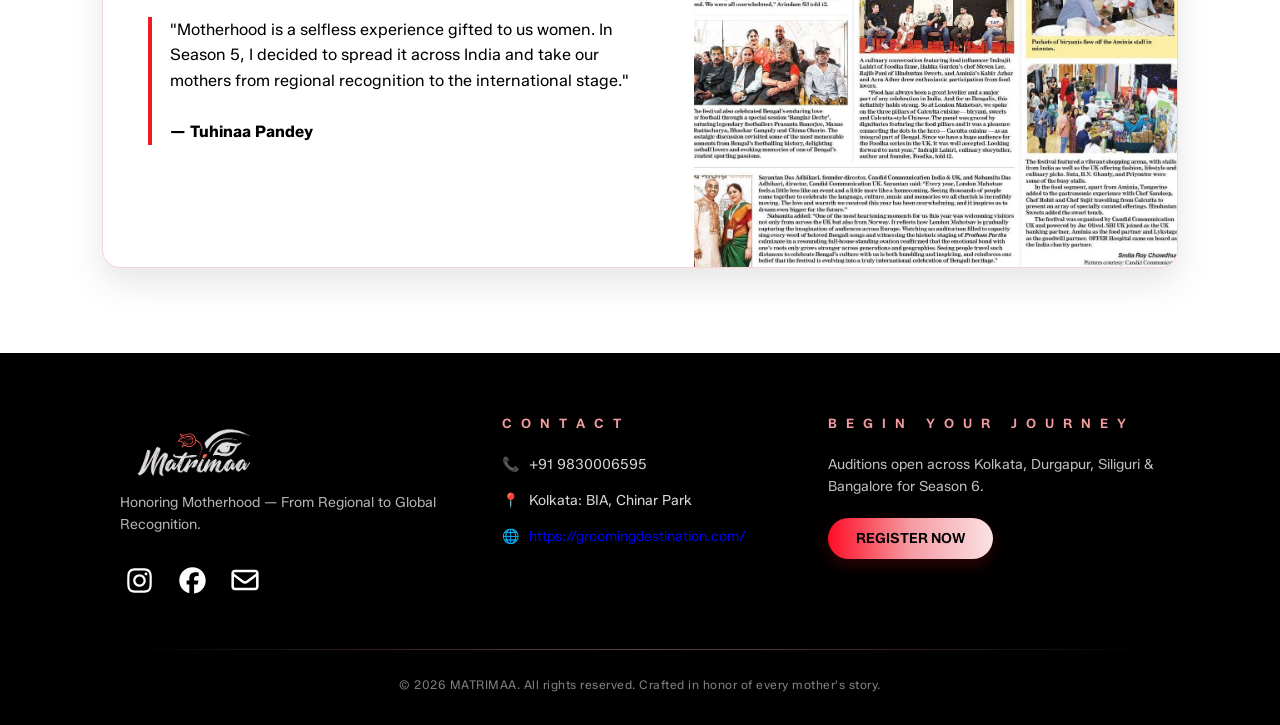
==== commit acb6df05: "Refactor media.html: Update navbar structure, enhance accessibility, and improve code readability - " ====
--- a/frontend/about.html
+++ b/frontend/about.html
@@ -1,430 +1,245 @@
-<!DOCTYPE html>
+<!doctype html>
 <html lang="en">
-<head>
-    <meta charset="UTF-8">
-    <meta name="viewport" content="width=device-width, initial-scale=1.0">
+  <head>
+    <meta charset="UTF-8" />
+    <meta name="viewport" content="width=device-width, initial-scale=1.0" />
     <title>About Us | Matrimaa & Tuhinaa Pandey</title>
 
     <!-- Google Fonts & FontAwesome -->
-    <link rel="preconnect" href="https://fonts.googleapis.com">
-    <link rel="preconnect" href="https://fonts.gstatic.com" crossorigin>
-    <link href="https://fonts.googleapis.com/css2?family=Zalando+Sans:ital,wght@0,200..900;1,200..900&display=swap" rel="stylesheet">
-    <link rel="stylesheet" href="https://cdnjs.cloudflare.com/ajax/libs/font-awesome/6.4.0/css/all.min.css">
-
-    <!-- Stylesheet -->
-     <link rel="stylesheet" href="styles.css" />
-    <link rel="stylesheet" href="about.css">
-</head>
-
-<body>
-
-    <!-- =====================================================
-         SHARED NAVBAR
-    ====================================================== -->
-
+    <link rel="preconnect" href="https://fonts.googleapis.com" />
+    <link rel="preconnect" href="https://fonts.gstatic.com" crossorigin />
+    <link
+      href="https://fonts.googleapis.com/css2?family=Zalando+Sans:ital,wght@0,200..900;1,200..900&display=swap"
+      rel="stylesheet"
+    />
+    <link
+      rel="stylesheet"
+      href="https://cdnjs.cloudflare.com/ajax/libs/font-awesome/6.4.0/css/all.min.css"
+    />
+
+    <!-- Stylesheets -->
+    <link rel="stylesheet" href="styles.css" />
+    <link rel="stylesheet" href="about.css" />
+  </head>
+
+  <body>
     <div id="main-bg">
-
-        <div id="navbar">
-
-            <img src="matrimaa-logo.png" alt="Matrimaa Logo">
-
-            <div id="nav-buttons">
-
-                <button onclick="window.location.href='index.html'">
-                    HOME
-                </button>
-
-                <button onclick="window.location.href='journey.html'">
-                    JOURNEY
-                </button>
-
-                <button onclick="window.location.href='about.html'">
-                    ABOUT US
-                </button>
-
-                <button>
-                    JOIN US
-                </button>
-
-            </div>
-
-            <div class="spl-btn">
-                <button>
-                    PARTNER WITH US
-                </button>
-            </div>
-
-        </div>
-
-
-        <!-- =====================================================
+      <div id="navbar">
+        <a href="index.html">
+          <img src="matrimaa-logo.png" alt="Matrimaa Logo" />
+        </a>
+
+        <div id="nav-buttons">
+          <a href="index.html"
+            ><button type="button" class="active">HOME</button></a
+          >
+          <a href="journey.html"><button type="button">JOURNEY</button></a>
+          <a href="media.html"><button type="button">GALLERY</button></a>
+          <a href="about.html"><button type="button">ABOUT US</button></a>
+          <a href="join-us.html"><button type="button">JOIN US</button></a>
+        </div>
+
+        <div class="spl-btn">
+          <a href="partnership.html">
+            <button type="button">PARTNER WITH US</button>
+          </a>
+        </div>
+      </div>
+
+      <!-- =====================================================
              HERO SECTION
         ====================================================== -->
-
-        <section class="hero">
-
-            <div class="hero-logo-container reveal">
-
-                <img
-                    src="matrimaa-logo.png"
-                    alt="Matrimaa Logo"
-                    class="matrimaa-logo"
-                >
-
-            </div>
-
-
-            <h1 class="hero-title reveal">
-                HER LEGACY, OUR VISION
-            </h1>
-
-
-            <p class="hero-description reveal">
-                Empowering mothers, transforming personalities, and taking
-                Indian pageantry from regional recognition to global stardom.
-            </p>
-
-
-            <div class="hero-arch-container reveal floating-element">
-
-                <div class="arch-backdrop"></div>
-
-                <img
-                    src="C:\Users\kumar\Downloads\MATRIMAA\frontend\matrimaa about1.png"
-                    alt="Tuhinaa Pandey"
-                    class="hero-profile-img"
-                >
-
-            </div>
-
-        </section>
-
-
-        <!-- =====================================================
+      <section class="hero">
+        <div class="hero-logo-container reveal">
+          <img
+            src="matrimaa-logo.png"
+            alt="Matrimaa Logo"
+            class="matrimaa-logo"
+          />
+        </div>
+
+        <h1 class="hero-title reveal">HER LEGACY, OUR VISION</h1>
+
+        <p class="hero-description reveal">
+          Empowering mothers, transforming personalities, and taking Indian
+          pageantry from regional recognition to global stardom.
+        </p>
+
+        <div class="hero-arch-container reveal floating-element">
+          <div class="arch-backdrop"></div>
+          <img
+            src="matrimaa about1.png"
+            alt="Tuhinaa Pandey"
+            class="hero-profile-img"
+          />
+        </div>
+      </section>
+
+      <!-- =====================================================
              FOUNDER BIO & ACHIEVEMENTS
         ====================================================== -->
-
-        <section class="founder-section">
-
-            <div class="section-header reveal">
-
-                <h2>
-                    TUHINAA PANDEY
-                </h2>
-
-                <p>
-                    Director &amp; Founder
-                </p>
-
-            </div>
-
-
-            <div class="profile-grid">
-
-                <div class="profile-card-stack reveal">
-
-                    <img
-                        src="C:\Users\kumar\Downloads\MATRIMAA\frontend\matrimaa about2.png"
-                        alt="Tuhinaa Pandey Profile"
-                        class="profile-img-main"
-                    >
-
-                    <div class="profile-badge">
-
-                        <span class="title">
-                            Founder &amp; Visionary
-                        </span>
-
-                        <span class="subtitle">
-                            Grooming Destination &amp; Matrimaa
-                        </span>
-
-                    </div>
-
-                </div>
-
-
-                <div class="profile-bio reveal">
-
-                    <h3>
-                        A Remarkable Blend of Elegance &amp; Purpose
-                    </h3>
-
-                    <p>
-                        Tuhinaa Pandey’s journey proves that true success is
-                        not merely about personal achievements, but about
-                        creating opportunities that empower others. Backed by
-                        a strong academic foundation and early exposure to
-                        modeling, fashion, and corporate sectors, she
-                        developed a versatile professional identity.
-                    </p>
-
-                    <p>
-                        Starting her modeling career alongside celebrated
-                        designer Sabyasachi (1995–1997), she went on to hold
-                        influential leadership roles with George Telegraph
-                        Film &amp; Television Institute and IIHM before
-                        founding her own landmark ventures.
-                    </p>
-
-
-                    <div class="achievements-grid">
-
-                        <div class="achievement-pill">
-
-                            <h4>
-                                Mrs. India Timeless Beauty
-                            </h4>
-
-                            <p>
-                                2019 Titleholder
-                            </p>
-
-                        </div>
-
-
-                        <div class="achievement-pill">
-
-                            <h4>
-                                Miss Bengal Runner-Up
-                            </h4>
-
-                            <p>
-                                1996 Pageant Honor
-                            </p>
-
-                        </div>
-
-
-                        <div class="achievement-pill">
-
-                            <h4>
-                                Bijoya Sharbojaya Shamman
-                            </h4>
-
-                            <p>
-                                2020 Outstanding Woman Initiator
-                            </p>
-
-                        </div>
-
-
-                        <div class="achievement-pill">
-
-                            <h4>
-                                Celebrity Groomer
-                            </h4>
-
-                            <p>
-                                Certified by Sabira Merchant
-                            </p>
-
-                        </div>
-
-                    </div>
-
-                </div>
-
-            </div>
-
-        </section>
-
-
-        <!-- =====================================================
+      <section class="founder-section">
+        <div class="section-header reveal">
+          <h2>TUHINAA PANDEY</h2>
+          <p>Director &amp; Founder</p>
+        </div>
+
+        <div class="profile-grid">
+          <div class="profile-card-stack reveal">
+            <img
+              src="matrimaa about2.png"
+              alt="Tuhinaa Pandey Profile"
+              class="profile-img-main"
+            />
+            <div class="profile-badge">
+              <span class="title">Founder &amp; Visionary</span>
+              <span class="subtitle">Grooming Destination &amp; Matrimaa</span>
+            </div>
+          </div>
+
+          <div class="profile-bio reveal">
+            <h3>A Remarkable Blend of Elegance &amp; Purpose</h3>
+            <p>
+              Tuhinaa Pandey’s journey proves that true success is not merely
+              about personal achievements, but about creating opportunities that
+              empower others. Backed by a strong academic foundation and early
+              exposure to modeling, fashion, and corporate sectors, she
+              developed a versatile professional identity.
+            </p>
+            <p>
+              Starting her modeling career alongside celebrated designer
+              Sabyasachi (1995–1997), she went on to hold influential leadership
+              roles with George Telegraph Film &amp; Television Institute and
+              IIHM before founding her own landmark ventures.
+            </p>
+
+            <div class="achievements-grid">
+              <div class="achievement-pill">
+                <h4>Mrs. India Timeless Beauty</h4>
+                <p>2019 Titleholder</p>
+              </div>
+              <div class="achievement-pill">
+                <h4>Miss Bengal Runner-Up</h4>
+                <p>1996 Pageant Honor</p>
+              </div>
+              <div class="achievement-pill">
+                <h4>Bijoya Sharbojaya Shamman</h4>
+                <p>2020 Outstanding Woman Initiator</p>
+              </div>
+              <div class="achievement-pill">
+                <h4>Celebrity Groomer</h4>
+                <p>Certified by Sabira Merchant</p>
+              </div>
+            </div>
+          </div>
+        </div>
+      </section>
+
+      <!-- =====================================================
              MATRIMAA MOVEMENT SECTION
         ====================================================== -->
-
-        <section class="matrimaa-section">
-
-            <div class="matrimaa-container">
-
-                <div class="matrimaa-content reveal">
-
-                    <span class="accent-badge">
-                        GLOBAL MOVEMENT
-                    </span>
-
-                    <h2>
-                        MATRIMAA <span>MOVEMENT</span>
-                    </h2>
-
-                    <p>
-                        Conceptualized as a heartfelt tribute to motherhood
-                        in 2022, Matrimaa gives mothers of all ages a
-                        prestigious platform to share their inspiring
-                        journeys, showcase talents, and rediscover their
-                        dreams.
-                    </p>
-
-                    <p>
-                        What began as a regional initiative in Kolkata,
-                        Durgapur, Siliguri, and Bangalore has evolved into an
-                        international movement, culminating in grand finale
-                        showcases like the London Mahotsav.
-                    </p>
-
-
-                    <ul class="titles-winner-list">
-
-                        <li>
-                            <i class="fa-solid fa-crown"></i>
-
-                            <strong>
-                                Mother Universe 2026:
-                            </strong>
-
-                            Dr. Anindita Basu
-                        </li>
-
-                        <li>
-                            <i class="fa-solid fa-crown"></i>
-
-                            <strong>
-                                Mother World 2026:
-                            </strong>
-
-                            Supriti Karmakar
-                        </li>
-
-                        <li>
-                            <i class="fa-solid fa-crown"></i>
-
-                            <strong>
-                                Mother Earth 2026:
-                            </strong>
-
-                            Dr. Mala Sengupta
-                        </li>
-
-                    </ul>
-
-                </div>
-
-
-                <div class="profile-card-stack reveal">
-
-                    <img
-                        src="matrimaa website.jpg"
-                        alt="Matrimaa Concept Design"
-                        class="matrimaa-design-img"
-                    >
-
-                </div>
-
-            </div>
-
-        </section>
-
-
-        <!-- =====================================================
+      <section class="matrimaa-section">
+        <div class="matrimaa-container">
+          <div class="matrimaa-content reveal">
+            <span class="accent-badge">GLOBAL MOVEMENT</span>
+            <h2>MATRIMAA <span>MOVEMENT</span></h2>
+            <p>
+              Conceptualized as a heartfelt tribute to motherhood in 2022,
+              Matrimaa gives mothers of all ages a prestigious platform to share
+              their inspiring journeys, showcase talents, and rediscover their
+              dreams.
+            </p>
+            <p>
+              What began as a regional initiative in Kolkata, Durgapur,
+              Siliguri, and Bangalore has evolved into an international
+              movement, culminating in grand finale showcases like the London
+              Mahotsav.
+            </p>
+
+            <ul class="titles-winner-list">
+              <li>
+                <i class="fa-solid fa-crown"></i>
+                <strong>Mother Universe 2026:</strong> Dr. Anindita Basu
+              </li>
+              <li>
+                <i class="fa-solid fa-crown"></i>
+                <strong>Mother World 2026:</strong> Supriti Karmakar
+              </li>
+              <li>
+                <i class="fa-solid fa-crown"></i>
+                <strong>Mother Earth 2026:</strong> Dr. Mala Sengupta
+              </li>
+            </ul>
+          </div>
+
+          <div class="profile-card-stack reveal">
+            <img
+              src="matrimaa website.jpg"
+              alt="Matrimaa Concept Design"
+              class="matrimaa-design-img"
+            />
+          </div>
+        </div>
+      </section>
+
+      <!-- =====================================================
              PRESS COVERAGE
         ====================================================== -->
-
-        <section class="press-section">
-
-            <div class="section-header reveal">
-
-                <h2>
-                    IN THE PRESS
-                </h2>
-
-                <p>
-                    Featured in The Telegraph &amp; Global Media Coverage
-                </p>
-
-            </div>
-
-
-            <div class="press-card reveal">
-
-                <div class="press-content">
-
-                    <span class="press-tag">
-                        London Mahotsav Spotlight
-                    </span>
-
-                    <h3 class="press-title">
-                        Matrimaa Grand Finale Witnessed in London
-                    </h3>
-
-                    <p class="press-body">
-                        London Mahotsav witnessed the grand finale of Matrimaa,
-                        a beauty pageant dedicated to mothers, curated by
-                        Tuhinaa Pandey. Seven grand finalists, chosen by Richa
-                        Sharma, traveled to London to compete for global titles.
-                    </p>
-
-
-                    <div class="press-quote">
-
-                        "Motherhood is a selfless experience gifted to us
-                        women. In Season 5, I decided to spread it across
-                        India and take our mothers from regional recognition
-                        to the international stage."
-
-                        <br>
-                        <br>
-
-                        <strong>
-                            — Tuhinaa Pandey
-                        </strong>
-
-                    </div>
-
-                </div>
-
-
-                <!-- TELEGRAPH IMAGE -->
-
-                <div class="press-image-container">
-
-                    <img
-                        src="matrimaa website2.jpg"
-                        alt="Telegraph News Coverage"
-                        id="telegraphImage"
-                        class="telegraph-clickable"
-                    >
-
-                </div>
-
-            </div>
-
-        </section>
-
-
-        <!-- =====================================================
-             TELEGRAPH IMAGE LIGHTBOX
-        ====================================================== -->
-
-        <div
-            id="imageLightbox"
-            class="image-lightbox"
-            aria-hidden="true"
+      <section class="press-section">
+        <div class="section-header reveal">
+          <h2>IN THE PRESS</h2>
+          <p>Featured in The Telegraph &amp; Global Media Coverage</p>
+        </div>
+
+        <div class="press-card reveal">
+          <div class="press-content">
+            <span class="press-tag">London Mahotsav Spotlight</span>
+            <h3 class="press-title">
+              Matrimaa Grand Finale Witnessed in London
+            </h3>
+            <p class="press-body">
+              London Mahotsav witnessed the grand finale of Matrimaa, a beauty
+              pageant dedicated to mothers, curated by Tuhinaa Pandey. Seven
+              grand finalists, chosen by Richa Sharma, traveled to London to
+              compete for global titles.
+            </p>
+
+            <div class="press-quote">
+              "Motherhood is a selfless experience gifted to us women. In Season
+              5, I decided to spread it across India and take our mothers from
+              regional recognition to the international stage."
+              <br /><br />
+              <strong>— Tuhinaa Pandey</strong>
+            </div>
+          </div>
+
+          <div class="press-image-container">
+            <img
+              src="matrimaa website2.jpg"
+              alt="Telegraph News Coverage"
+              id="telegraphImage"
+              class="telegraph-clickable"
+            />
+          </div>
+        </div>
+      </section>
+
+      <!-- LIGHTBOX POPUP -->
+      <div id="imageLightbox" class="image-lightbox" aria-hidden="true">
+        <button
+          class="lightbox-close"
+          id="lightboxClose"
+          aria-label="Close image"
         >
-
-            <button
-                class="lightbox-close"
-                id="lightboxClose"
-                aria-label="Close image"
-            >
-                &times;
-            </button>
-
-            <img
-                id="lightboxImage"
-                src=""
-                alt="Enlarged Telegraph News Coverage"
-            >
-
-        </div>
-
-
-        <!-- =====================================================
+          &times;
+        </button>
+        <img id="lightboxImage" src="" alt="Enlarged Telegraph News Coverage" />
+      </div>
+
+      <!-- =====================================================
              FOOTER
         ====================================================== -->
-
-       <!-- FOOTER SECTION -->
-    <footer id="footer-section">
+      <footer id="footer-section">
         <div class="footer-container">
           <div class="footer-col brand-col">
             <div class="footer-logo">
@@ -433,7 +248,7 @@
             <p class="footer-tagline">
               Honoring Motherhood — From Regional to Global Recognition.
             </p>
-  
+
             <div class="social-links">
               <a href="#" aria-label="Instagram">
                 <svg
@@ -448,7 +263,6 @@
                   />
                 </svg>
               </a>
-  
               <a href="#" aria-label="Facebook">
                 <svg
                   xmlns="http://www.w3.org/2000/svg"
@@ -462,8 +276,7 @@
                   />
                 </svg>
               </a>
-  
-              <a href="#" aria-label="mail">
+              <a href="#" aria-label="Mail">
                 <svg
                   xmlns="http://www.w3.org/2000/svg"
                   viewBox="0 0 640 640"
@@ -478,7 +291,7 @@
               </a>
             </div>
           </div>
-  
+
           <div class="footer-col contact-col">
             <h4>C O N T A C T</h4>
             <ul class="contact-list">
@@ -496,7 +309,7 @@
               </li>
             </ul>
           </div>
-  
+
           <div class="footer-col cta-col">
             <h4>B E G I N &nbsp; Y O U R &nbsp; J O U R N E Y</h4>
             <p>
@@ -508,7 +321,7 @@
             </a>
           </div>
         </div>
-  
+
         <div class="footer-bottom">
           <hr class="footer-divider" />
           <p>
@@ -517,166 +330,68 @@
           </p>
         </div>
       </footer>
+    </div>
 
     <!-- =====================================================
-         SCROLL REVEAL + NAVBAR + IMAGE LIGHTBOX SCRIPT
+         SCRIPTS
     ====================================================== -->
-
     <script>
-
-        document.addEventListener("DOMContentLoaded", function () {
-
-
-            /* =================================================
-               SCROLL REVEAL
-            ================================================= */
-
-            const observerOptions = {
-                threshold: 0.15,
-                rootMargin: "0px 0px -50px 0px"
-            };
-
-
-            const observer = new IntersectionObserver(
-                (entries) => {
-
-                    entries.forEach(entry => {
-
-                        if (entry.isIntersecting) {
-
-                            entry.target.classList.add("active");
-
-                        }
-
-                    });
-
-                },
-                observerOptions
-            );
-
-
-            document
-                .querySelectorAll(".reveal")
-                .forEach(el => observer.observe(el));
-
-
-            /* =================================================
-               NAVBAR SCROLL EFFECT
-            ================================================= */
-
-            const navbar = document.querySelector("#navbar");
-
-
-            window.addEventListener("scroll", () => {
-
-                if (window.scrollY > 20) {
-
-                    navbar.classList.add("scrolled");
-
-                } else {
-
-                    navbar.classList.remove("scrolled");
-
-                }
-
-            });
-
-
-            /* =================================================
-               TELEGRAPH IMAGE LIGHTBOX
-            ================================================= */
-
-            const telegraphImage =
-                document.getElementById("telegraphImage");
-
-            const imageLightbox =
-                document.getElementById("imageLightbox");
-
-            const lightboxImage =
-                document.getElementById("lightboxImage");
-
-            const lightboxClose =
-                document.getElementById("lightboxClose");
-
-
-            /* Open image */
-
-            telegraphImage.addEventListener("click", function () {
-
-                lightboxImage.src = this.src;
-
-                imageLightbox.classList.add("active");
-
-                imageLightbox.setAttribute(
-                    "aria-hidden",
-                    "false"
-                );
-
-                document.body.classList.add("lightbox-open");
-
-            });
-
-
-            /* Close with X */
-
-            lightboxClose.addEventListener("click", function () {
-
-                closeLightbox();
-
-            });
-
-
-            /* Close by clicking outside image */
-
-            imageLightbox.addEventListener("click", function (event) {
-
-                if (event.target === imageLightbox) {
-
-                    closeLightbox();
-
-                }
-
-            });
-
-
-            /* Close with Escape key */
-
-            document.addEventListener("keydown", function (event) {
-
-                if (
-                    event.key === "Escape" &&
-                    imageLightbox.classList.contains("active")
-                ) {
-
-                    closeLightbox();
-
-                }
-
-            });
-
-
-            function closeLightbox() {
-
-                imageLightbox.classList.remove("active");
-
-                imageLightbox.setAttribute(
-                    "aria-hidden",
-                    "true"
-                );
-
-                document.body.classList.remove("lightbox-open");
-
-                setTimeout(() => {
-
-                    lightboxImage.src = "";
-
-                }, 300);
-
+      document.addEventListener("DOMContentLoaded", function () {
+        /* Scroll Reveal Observer */
+        const observerOptions = { threshold: 0.15 };
+        const observer = new IntersectionObserver((entries) => {
+          entries.forEach((entry) => {
+            if (entry.isIntersecting) {
+              entry.target.classList.add("active");
             }
-
-        });
-
+          });
+        }, observerOptions);
+
+        document
+          .querySelectorAll(".reveal")
+          .forEach((el) => observer.observe(el));
+
+        /* Lightbox functionality */
+        const telegraphImg = document.getElementById("telegraphImage");
+        const lightbox = document.getElementById("imageLightbox");
+        const lightboxImg = document.getElementById("lightboxImage");
+        const lightboxClose = document.getElementById("lightboxClose");
+
+        if (telegraphImg && lightbox && lightboxImg) {
+          telegraphImg.addEventListener("click", function () {
+            lightboxImg.src = this.src;
+            lightbox.classList.add("active");
+            document.body.classList.add("lightbox-open");
+          });
+
+          const closeLightbox = function () {
+            lightbox.classList.remove("active");
+            document.body.classList.remove("lightbox-open");
+          };
+
+          if (lightboxClose) {
+            lightboxClose.addEventListener("click", closeLightbox);
+          }
+
+          lightbox.addEventListener("click", function (e) {
+            if (e.target === lightbox) {
+              closeLightbox();
+            }
+          });
+        }
+      });
+
+      /* Navbar Scroll Class */
+      window.addEventListener("scroll", function () {
+        const navbar = document.getElementById("navbar");
+        if (navbar) {
+          if (window.scrollY > 20) {
+            navbar.classList.add("scrolled");
+          } else {
+            navbar.classList.remove("scrolled");
+          }
+        }
+      });
     </script>
-
-</body>
-</html>+  </body>
+</html>
--- a/frontend/about.css
+++ b/frontend/about.css
@@ -1,10 +1,5 @@
 /* =========================================================
-   MATRIMAA PAGE
-   BLACK + PINK LANDING PAGE THEME
-========================================================= */
-
-/* =========================================================
-   RESET
+   MATRIMAA ABOUT PAGE
 ========================================================= */
 
 * {
@@ -20,70 +15,37 @@
 
 body {
   width: 100%;
-
   background: linear-gradient(135deg, #fff7f8 0%, #ffedf0 50%, #fae2e5 100%);
-
-  color: #000000;
-
+  color: #000000;
   font-family: "Zalando Sans", sans-serif;
-
   line-height: 1.6;
-
   overflow-x: hidden;
 }
 
-/* =========================================================
-   NAVBAR
-========================================================= */
-
+/* NAVBAR */
 #navbar {
   position: fixed;
-
   top: 0;
   left: 50%;
-
   transform: translateX(-50%);
-
   z-index: 1000;
-
   width: 85%;
-
-  display: flex;
-
+  display: flex;
   justify-content: space-between;
-
   align-items: center;
-
   padding: 6px 18px;
-
   margin-top: 15px;
-
   border-radius: 40px;
-
   background-color: transparent;
-
   border: 1px solid transparent;
-
-  backdrop-filter: blur(0px);
-
-  -webkit-backdrop-filter: blur(0px);
-
-  transition:
-    background-color 0.4s ease-in-out,
-    backdrop-filter 0.4s ease-in-out,
-    border-color 0.4s ease-in-out,
-    box-shadow 0.4s ease-in-out;
+  transition: all 0.4s ease-in-out;
 }
 
 #navbar.scrolled {
   background-color: rgba(245, 155, 162, 0.6);
-
   backdrop-filter: blur(16px);
-
   -webkit-backdrop-filter: blur(16px);
-
   border: 1px solid rgba(255, 255, 255, 0.35);
-
   box-shadow: 0 8px 24px rgba(0, 0, 0, 0.12);
 }
 
@@ -93,45 +55,29 @@
 
 #nav-buttons {
   display: flex;
-
   gap: 8px;
 }
 
 #nav-buttons button {
   font-family: "Zalando Sans", sans-serif;
-
   border: none;
-
   background: transparent;
-
-  color: #000000;
-
+  color: #000000;
   font-size: 15px;
-
   font-weight: 500;
-
   padding: 6px 16px;
-
   border-radius: 20px;
-
   cursor: pointer;
-
   transition: all 0.4s ease-in-out;
 }
 
 #nav-buttons button:hover {
   background-color: rgba(255, 255, 255, 0.6);
-
-  color: #ed1b24;
-}
-
-/* =========================================================
-   SPECIAL BUTTON
-========================================================= */
+  color: #ed1b24;
+}
 
 .spl-btn button {
   border: none;
-
   background: linear-gradient(
     to right,
     #ff0d25 0%,
@@ -140,56 +86,33 @@
     #f59ba2 75%,
     #ff0d25 100%
   );
-
   background-size: 200% 100%;
-
-  background-position: 0% 0%;
-
-  color: #000000;
-
+  color: #000000;
   font-size: 15px;
-
   font-weight: 500;
-
   font-family: "Zalando Sans", sans-serif;
-
   padding: 10px 24px;
-
   border-radius: 50px;
-
   cursor: pointer;
-
   box-shadow: 0 6px 15px rgba(0, 0, 0, 0.15);
-
-  transition:
-    background-position 0.6s ease-in-out,
-    transform 0.4s ease-in-out,
-    box-shadow 0.4s ease-in-out;
+  transition: all 0.4s ease-in-out;
 }
 
 .spl-btn button:hover {
   background-position: 100% 0%;
-
   transform: scale(1.05);
-
   box-shadow: 0 8px 20px rgba(237, 27, 36, 0.3);
 }
 
-/* =========================================================
-   REVEAL ANIMATIONS
-========================================================= */
-
+/* REVEAL ANIMATIONS */
 .reveal {
   opacity: 0;
-
   transform: translateY(30px);
-
   transition: all 0.6s cubic-bezier(0.25, 1, 0.5, 1);
 }
 
 .reveal.active {
   opacity: 1;
-
   transform: translateY(0);
 }
 
@@ -198,7 +121,6 @@
   100% {
     transform: translateY(0) rotate(0deg);
   }
-
   50% {
     transform: translateY(-10px) rotate(0.5deg);
   }
@@ -208,23 +130,14 @@
   animation: floatSlow 6s ease-in-out infinite;
 }
 
-/* =========================================================
-   HERO SECTION
-========================================================= */
-
+/* HERO SECTION */
 .hero {
   position: relative;
-
   padding: 160px 8% 50px;
-
-  display: flex;
-
+  display: flex;
   flex-direction: column;
-
   align-items: center;
-
   text-align: center;
-
   background: radial-gradient(
     circle at center top,
     rgba(255, 255, 255, 0.9) 0%,
@@ -235,168 +148,91 @@
 .hero-logo-container {
   margin-bottom: 15px;
 }
-
 .matrimaa-logo {
   max-width: 130px;
-
   height: auto;
-
-  object-fit: contain;
-
   filter: drop-shadow(0 4px 12px rgba(237, 27, 36, 0.25));
-}
-
-.hero-tag {
-  display: inline-block;
-
-  background: rgba(237, 27, 36, 0.12);
-
-  color: #ed1b24;
-
-  font-size: 0.75rem;
-
-  font-weight: 700;
-
-  letter-spacing: 2px;
-
-  padding: 6px 18px;
-
-  border-radius: 20px;
-
-  margin-bottom: 15px;
-
-  border: 1px solid rgba(237, 27, 36, 0.25);
-
-  text-transform: uppercase;
 }
 
 .hero-title {
   font-size: clamp(2.3rem, 5vw, 4rem);
-
   line-height: 1.15;
-
   margin-bottom: 18px;
-
   font-weight: 800;
-
-  letter-spacing: 1px;
-
   color: #000000;
 }
 
 .hero-description {
   font-size: clamp(1rem, 2vw, 1.2rem);
-
-  color: #000000;
-
+  color: #000000;
   max-width: 720px;
-
   margin-bottom: 35px;
-
   font-weight: 500;
 }
 
 .hero-arch-container {
   position: relative;
-
-  width: 100%;
-
+  width: 100%;
   max-width: 450px;
-
   height: 380px;
-
-  margin: 10px auto 0 auto;
-
-  display: flex;
-
+  margin: 10px auto 0;
+  display: flex;
   justify-content: center;
-
   align-items: flex-end;
-
   overflow: hidden;
-
   border-radius: 280px 280px 0 0;
-
   box-shadow: 0 18px 40px rgba(237, 27, 36, 0.2);
-
   border: 1px solid rgba(237, 27, 36, 0.3);
 }
 
 .arch-backdrop {
   position: absolute;
-
-  width: 100%;
-
+  width: 100%;
   height: 100%;
-
   background: linear-gradient(135deg, #ed1b24 0%, #700610 100%);
-
   border-radius: 280px 280px 0 0;
-
   z-index: 1;
 }
 
 .hero-profile-img {
   position: relative;
-
   z-index: 2;
-
-  width: 100%;
-
+  width: 100%;
   height: 100%;
-
   object-fit: cover;
-
   object-position: center 20%;
-
-  display: block;
-
   border-radius: 280px 280px 0 0;
 }
 
-/* =========================================================
-   FOUNDER SECTION
-========================================================= */
-
+/* FOUNDER SECTION */
 .founder-section {
   padding: 80px 8%;
-
   max-width: 1300px;
-
   margin: 0 auto;
 }
 
 .section-header {
   text-align: center;
-
   margin-bottom: 50px;
 }
 
 .section-header h2 {
   font-size: 2.5rem;
-
   letter-spacing: 1.5px;
-
   font-weight: 800;
-
   color: #000000;
 }
 
 .section-header p {
   color: #ed1b24;
-
   font-size: 1.1rem;
-
   font-weight: 700;
 }
 
 .profile-grid {
   display: grid;
-
   grid-template-columns: 1fr 1.2fr;
-
   gap: 50px;
-
   align-items: center;
 }
 
@@ -406,871 +242,278 @@
 
 .profile-img-main {
   width: 100%;
-
   border-radius: 18px;
-
   box-shadow: 0 15px 35px rgba(0, 0, 0, 0.15);
-
-  display: block;
-
   border: 1px solid rgba(237, 27, 36, 0.2);
 }
 
 .profile-badge {
   position: absolute;
-
   bottom: -20px;
-
   right: -15px;
-
   background: rgba(255, 255, 255, 0.92);
-
   backdrop-filter: blur(10px);
-
-  -webkit-backdrop-filter: blur(10px);
-
-  color: #000000;
-
+  color: #000000;
   padding: 18px 24px;
-
   border-radius: 14px;
-
   box-shadow: 0 12px 25px rgba(0, 0, 0, 0.15);
-
   border: 1px solid rgba(237, 27, 36, 0.3);
 }
 
 .profile-badge .title {
   font-size: 1.05rem;
-
-  color: #ed1b24;
-
+  color: #ed1b24;
   font-weight: 700;
-
   display: block;
-}
-
-.profile-badge .subtitle {
-  font-size: 0.8rem;
-
-  letter-spacing: 0.5px;
-
-  color: #000000;
 }
 
 .profile-bio h3 {
   font-size: 1.9rem;
-
   margin-bottom: 15px;
-
-  line-height: 1.25;
-
   color: #000000;
 }
 
 .profile-bio p {
   color: #000000;
-
   margin-bottom: 18px;
-
   font-size: 1rem;
-
   text-align: justify;
 }
-
-/* =========================================================
-   ACHIEVEMENTS
-========================================================= */
 
 .achievements-grid {
   display: grid;
-
   grid-template-columns: repeat(auto-fit, minmax(210px, 1fr));
-
   gap: 15px;
-
   margin-top: 25px;
 }
 
 .achievement-pill {
   background: rgba(255, 255, 255, 0.8);
-
-  backdrop-filter: blur(10px);
-
-  -webkit-backdrop-filter: blur(10px);
-
   padding: 15px 18px;
-
   border-radius: 12px;
-
   border-left: 4px solid #ed1b24;
-
   border-top: 1px solid rgba(237, 27, 36, 0.15);
-
   border-right: 1px solid rgba(237, 27, 36, 0.15);
-
   border-bottom: 1px solid rgba(237, 27, 36, 0.15);
-
-  box-shadow: 0 5px 15px rgba(237, 27, 36, 0.08);
-
   transition: all 0.3s ease-in-out;
 }
 
 .achievement-pill:hover {
   transform: translateX(6px);
-
   background: #ffffff;
-
-  border-color: rgba(237, 27, 36, 0.4);
-
-  box-shadow: 0 8px 20px rgba(237, 27, 36, 0.15);
 }
 
 .achievement-pill h4 {
   font-size: 0.85rem;
-
-  color: #ed1b24;
-
+  color: #ed1b24;
   font-weight: 700;
 }
 
-.achievement-pill p {
-  font-size: 0.8rem;
-
-  color: #000000;
-
-  margin: 0;
-
-  text-align: left;
-}
-
-/* =========================================================
-   MATRIMAA MOVEMENT SECTION
-========================================================= */
-
+/* MOVEMENT SECTION */
 .matrimaa-section {
   background: linear-gradient(135deg, #fbe8ec 0%, #f4d3d8 100%);
-
-  color: #000000;
-
+  color: #000000;
   padding: 85px 8%;
-
-  position: relative;
-
   border-top: 1px solid rgba(237, 27, 36, 0.15);
-
   border-bottom: 1px solid rgba(237, 27, 36, 0.15);
 }
 
 .matrimaa-container {
   max-width: 1200px;
-
   margin: 0 auto;
-
   display: grid;
-
   grid-template-columns: 1fr 1fr;
-
   gap: 50px;
-
   align-items: center;
 }
 
 .accent-badge {
   display: inline-block;
-
   background: rgba(237, 27, 36, 0.12);
-
-  color: #ed1b24;
-
+  color: #ed1b24;
   font-size: 0.75rem;
-
   font-weight: 700;
-
   letter-spacing: 2px;
-
   padding: 6px 16px;
-
   border-radius: 20px;
-
   margin-bottom: 15px;
-
   border: 1px solid rgba(237, 27, 36, 0.25);
 }
 
 .matrimaa-content h2 {
   font-size: 2.7rem;
-
   margin-bottom: 18px;
-
   font-weight: 800;
-
-  color: #000000;
 }
 
 .matrimaa-content h2 span {
   color: #ed1b24;
 }
 
-.matrimaa-content p {
-  color: #000000;
-
-  margin-bottom: 20px;
-
-  font-size: 1.02rem;
-}
-
 .matrimaa-design-img {
   width: 100%;
-
   border-radius: 18px;
-
   box-shadow: 0 15px 30px rgba(0, 0, 0, 0.15);
-
   border: 1px solid rgba(237, 27, 36, 0.25);
 }
 
 .titles-winner-list {
   list-style: none;
-
   margin-top: 15px;
 }
 
 .titles-winner-list li {
   padding: 10px 0;
-
   border-bottom: 1px solid rgba(237, 27, 36, 0.15);
-
-  display: flex;
-
+  display: flex;
   align-items: center;
-
   gap: 12px;
-
   font-size: 0.95rem;
-
-  color: #000000;
 }
 
 .titles-winner-list i {
   color: #ed1b24;
 }
 
-/* =========================================================
-   PRESS SECTION
-========================================================= */
-
+/* PRESS & LIGHTBOX */
 .press-section {
   padding: 85px 8%;
-
   max-width: 1300px;
-
   margin: 0 auto;
 }
 
 .press-card {
   background: rgba(255, 255, 255, 0.85);
-
   backdrop-filter: blur(10px);
-
-  -webkit-backdrop-filter: blur(10px);
-
   border-radius: 18px;
-
   overflow: hidden;
-
   box-shadow: 0 15px 35px rgba(0, 0, 0, 0.1);
-
   display: grid;
-
   grid-template-columns: 1.1fr 0.9fr;
-
   border: 1px solid rgba(237, 27, 36, 0.2);
 }
 
 .press-content {
   padding: 45px;
-
-  display: flex;
-
+  display: flex;
   flex-direction: column;
-
   justify-content: center;
 }
 
 .press-tag {
   align-self: flex-start;
-
   background: rgba(237, 27, 36, 0.12);
-
-  color: #ed1b24;
-
+  color: #ed1b24;
   font-weight: 700;
-
   font-size: 0.75rem;
-
-  letter-spacing: 2px;
-
-  text-transform: uppercase;
-
   padding: 6px 16px;
-
   border-radius: 20px;
-
   margin-bottom: 18px;
-
   border: 1px solid rgba(237, 27, 36, 0.25);
 }
 
 .press-title {
   font-size: 1.7rem;
-
   margin-bottom: 18px;
-
-  line-height: 1.25;
-
   font-weight: 800;
-
-  color: #000000;
-}
-
-.press-body {
-  color: #000000;
-
-  font-size: 0.96rem;
-
-  margin-bottom: 18px;
 }
 
 .press-quote {
   border-left: 4px solid #ed1b24;
-
   padding-left: 18px;
-
-  color: #000000;
-
   margin: 15px 0;
-
-  font-size: 1rem;
-}
-
-/* =========================================================
-   TELEGRAPH IMAGE
-========================================================= */
+}
 
 .press-image-container {
   position: relative;
-
   background: #000000;
-
   overflow: hidden;
-
   min-height: 320px;
-
   cursor: pointer;
 }
 
 .press-image-container img {
   width: 100%;
-
   height: 100%;
-
   object-fit: cover;
-
-  object-position: top;
-
-  opacity: 0.95;
-
-  transition:
-    transform 0.4s ease-in-out,
-    opacity 0.4s ease-in-out;
-}
-
-/* Hover effect */
+  transition: all 0.4s ease-in-out;
+}
 
 .press-image-container:hover img {
   transform: scale(1.04);
-
-  opacity: 1;
-}
-
-/* Small zoom indicator */
-
-.press-image-container::after {
-  content: "⤢";
-
-  position: absolute;
-
-  top: 18px;
-
-  right: 18px;
-
-  width: 42px;
-
-  height: 42px;
-
-  display: flex;
-
-  align-items: center;
-
-  justify-content: center;
-
-  border-radius: 50%;
-
-  background: rgba(0, 0, 0, 0.55);
-
-  color: #ffffff;
-
-  font-size: 22px;
-
-  opacity: 0;
-
-  transform: scale(0.8);
-
-  transition:
-    opacity 0.3s ease,
-    transform 0.3s ease;
-
-  pointer-events: none;
-
-  backdrop-filter: blur(5px);
-
-  -webkit-backdrop-filter: blur(5px);
-}
-
-.press-image-container:hover::after {
-  opacity: 1;
-
-  transform: scale(1);
-}
-
-/* =========================================================
-   IMAGE LIGHTBOX / ENLARGED TELEGRAPH IMAGE
-========================================================= */
+}
 
 .image-lightbox {
   position: fixed;
-
   inset: 0;
-
-  width: 100%;
-
-  height: 100vh;
-
   z-index: 9999;
-
-  display: flex;
-
+  display: flex;
   align-items: center;
-
   justify-content: center;
-
   padding: 40px;
-
   background: rgba(0, 0, 0, 0.88);
-
   backdrop-filter: blur(8px);
-
-  -webkit-backdrop-filter: blur(8px);
-
   opacity: 0;
-
   visibility: hidden;
-
-  pointer-events: none;
-
-  transition:
-    opacity 0.3s ease,
-    visibility 0.3s ease;
-}
-
-/* Active popup */
+  transition: all 0.3s ease;
+}
 
 .image-lightbox.active {
   opacity: 1;
-
   visibility: visible;
-
-  pointer-events: auto;
-}
-
-/* Enlarged image */
+}
 
 .image-lightbox img {
-  display: block;
-
   max-width: 92vw;
-
   max-height: 90vh;
-
-  width: auto;
-
-  height: auto;
-
   object-fit: contain;
-
   border-radius: 8px;
-
-  box-shadow: 0 25px 70px rgba(0, 0, 0, 0.5);
-
-  transform: scale(0.88);
-
-  opacity: 0;
-
-  transition:
-    transform 0.35s ease,
-    opacity 0.35s ease;
-}
-
-/* Image animation when popup opens */
-
-.image-lightbox.active img {
-  transform: scale(1);
-
-  opacity: 1;
-}
-
-/* Close button */
+}
 
 .lightbox-close {
   position: absolute;
-
   top: 25px;
-
   right: 30px;
-
   width: 48px;
-
   height: 48px;
-
   border: 1px solid rgba(255, 255, 255, 0.4);
-
   border-radius: 50%;
-
   background: rgba(255, 255, 255, 0.12);
-
   color: #ffffff;
-
   font-size: 34px;
-
-  font-family: Arial, sans-serif;
-
-  font-weight: 300;
-
-  line-height: 1;
-
   cursor: pointer;
-
-  display: flex;
-
-  align-items: center;
-
-  justify-content: center;
-
-  padding: 0;
-
-  transition:
-    background 0.3s ease,
-    transform 0.3s ease,
-    border-color 0.3s ease;
-}
-
-.lightbox-close:hover {
-  background: rgba(237, 27, 36, 0.85);
-
-  border-color: #ed1b24;
-
-  transform: rotate(90deg) scale(1.05);
-}
-
-/* Prevent page scrolling while image is open */
+}
 
 body.lightbox-open {
   overflow: hidden;
 }
 
-.sponsors-header {
-  text-align: center;
-
-  margin-bottom: 25px;
-}
-
-.sponsors-header h2 {
-  font-size: 20px;
-
-  letter-spacing: 4px;
-
-  font-weight: 500;
-
-  color: #f59ba2;
-
-  text-transform: uppercase;
-}
-
-.sponsors-marquee-container {
-  width: 100%;
-
-  overflow: hidden;
-
-  display: flex;
-
-  margin-bottom: 50px;
-
-  mask-image: linear-gradient(
-    to right,
-    transparent,
-    black 15%,
-    black 85%,
-    transparent
-  );
-
-  -webkit-mask-image: linear-gradient(
-    to right,
-    transparent,
-    black 15%,
-    black 85%,
-    transparent
-  );
-}
-
-.sponsors-marquee-track {
-  display: flex;
-
-  align-items: center;
-
-  gap: 40px;
-
-  width: max-content;
-
-  animation: marqueeContinuous 25s linear infinite;
-}
-
-.sponsors-marquee-track span {
-  font-size: 22px;
-
-  font-weight: 400;
-
-  color: #ffffff;
-
-  white-space: nowrap;
-}
-
-.sponsors-marquee-track .star-icon {
-  color: #f59ba2;
-
-  font-style: normal;
-
-  font-size: 14px;
-}
-
-@keyframes marqueeContinuous {
-  0% {
-    transform: translateX(0);
-  }
-
-  100% {
-    transform: translateX(-50%);
-  }
-}
-
-.social-links {
-  display: flex;
-
-  gap: 15px;
-}
-
-.social-links a {
-  width: 38px;
-
-  height: 38px;
-
-  border-radius: 50%;
-
-  border: 1px solid rgba(255, 255, 255, 0.25);
-
-  display: flex;
-
-  align-items: center;
-
-  justify-content: center;
-
-  color: #ffffff;
-
-  text-decoration: none;
-
-  font-size: 14px;
-
-  transition: all 0.3s ease;
-}
-
-.social-links a:hover {
-  border-color: #f59ba2;
-
-  color: #ed1b24;
-
-  background: rgba(255, 255, 255, 0.1);
-
-  transform: translateY(-3px);
-}
-
-.contact-list {
-  list-style: none;
-
-  padding: 0;
-
-  margin: 0;
-}
-
-.contact-list li {
-  font-size: 14px;
-
-  color: rgba(255, 255, 255, 0.85);
-
-  margin-bottom: 14px;
-
-  display: flex;
-
-  align-items: center;
-
-  gap: 10px;
-}
-
-.contact-list .icon {
-  color: #f59ba2;
-}
-
-.cta-col p {
-  font-size: 14px;
-
-  line-height: 1.6;
-
-  color: rgba(255, 255, 255, 0.75);
-
-  margin-bottom: 20px;
-}
-
-/* =========================================================
-   RESPONSIVE
-========================================================= */
-
+/* RESPONSIVE */
 @media (max-width: 992px) {
   .profile-grid,
   .matrimaa-container,
-  .press-card,
-  .press-content {
-    padding: 30px;
-  }
-
-  .hero-arch-container {
-    height: 350px;
-  }
-
-  /* Lightbox */
-
-  .image-lightbox {
-    padding: 25px;
-  }
-
-  .image-lightbox img {
-    max-width: 94vw;
-
-    max-height: 85vh;
-  }
-}
-
-/* =========================================================
-   MOBILE
-========================================================= */
+  .press-card {
+    grid-template-columns: 1fr;
+  }
+}
 
 @media (max-width: 600px) {
   #navbar {
     width: 94%;
-
     padding: 6px 12px;
   }
-
-  #nav-buttons {
-    gap: 2px;
-  }
-
   #nav-buttons button {
     font-size: 13px;
-
     padding: 6px 9px;
   }
-
   .spl-btn button {
     font-size: 13px;
-
     padding: 8px 16px;
   }
-
   .hero {
     padding: 130px 6% 40px;
   }
-
   .hero-title {
     font-size: 2.2rem;
   }
-
-  .hero-arch-container {
-    height: 320px;
-
-    max-width: 360px;
-  }
-
-  .founder-section,
-  .press-section {
-    padding: 60px 6%;
-  }
-
-  .matrimaa-section {
-    padding: 60px 6%;
-  }
-
-  .section-header h2 {
-    font-size: 2rem;
-  }
-
-  .matrimaa-content h2 {
-    font-size: 2.2rem;
-  }
-
-  .profile-badge {
-    right: 5px;
-  }
-
-  /* =================================================
-       MOBILE LIGHTBOX
-    ================================================= */
-
-  .image-lightbox {
-    padding: 15px;
-  }
-
-  .image-lightbox img {
-    max-width: 96vw;
-
-    max-height: 82vh;
-
-    border-radius: 5px;
-  }
-
-  .lightbox-close {
-    top: 15px;
-
-    right: 15px;
-
-    width: 42px;
-
-    height: 42px;
-
-    font-size: 30px;
-  }
-
-  .press-image-container::after {
-    opacity: 1;
-
-    transform: scale(1);
-  }
-}
+}
